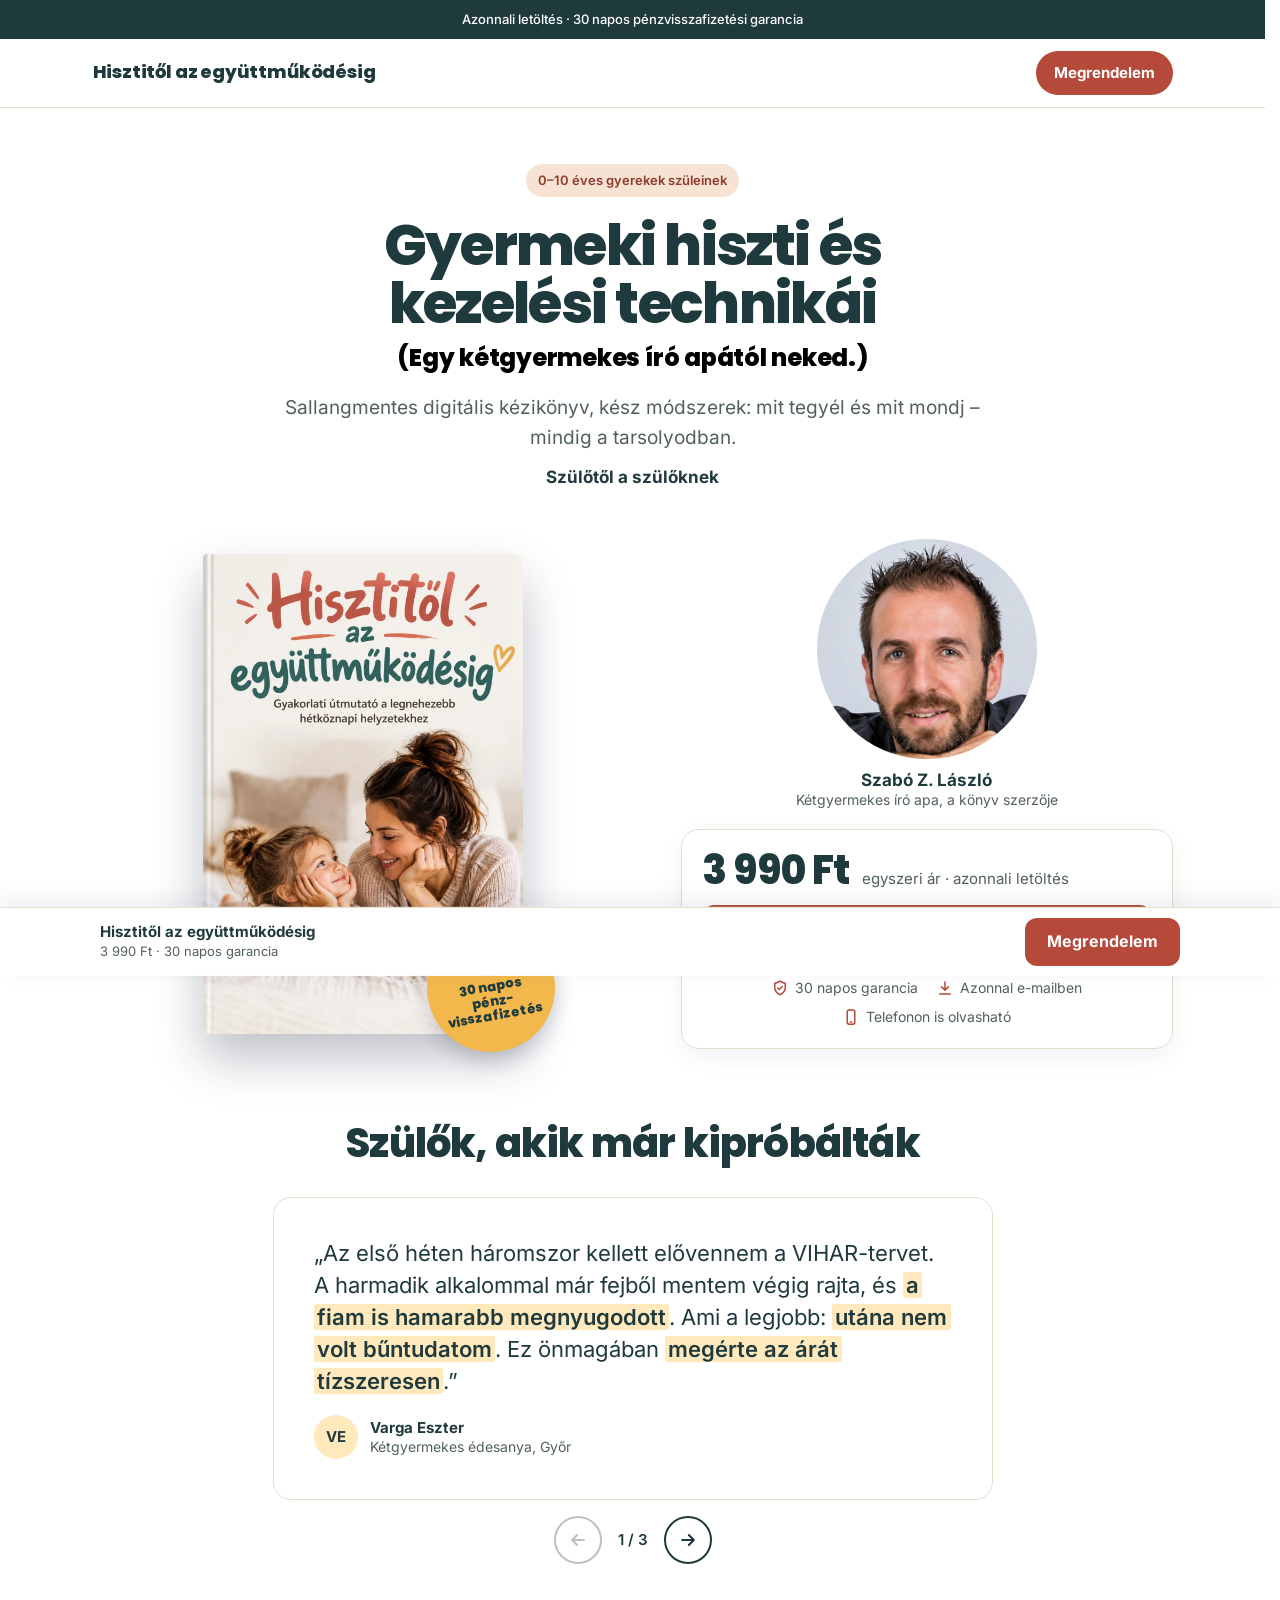
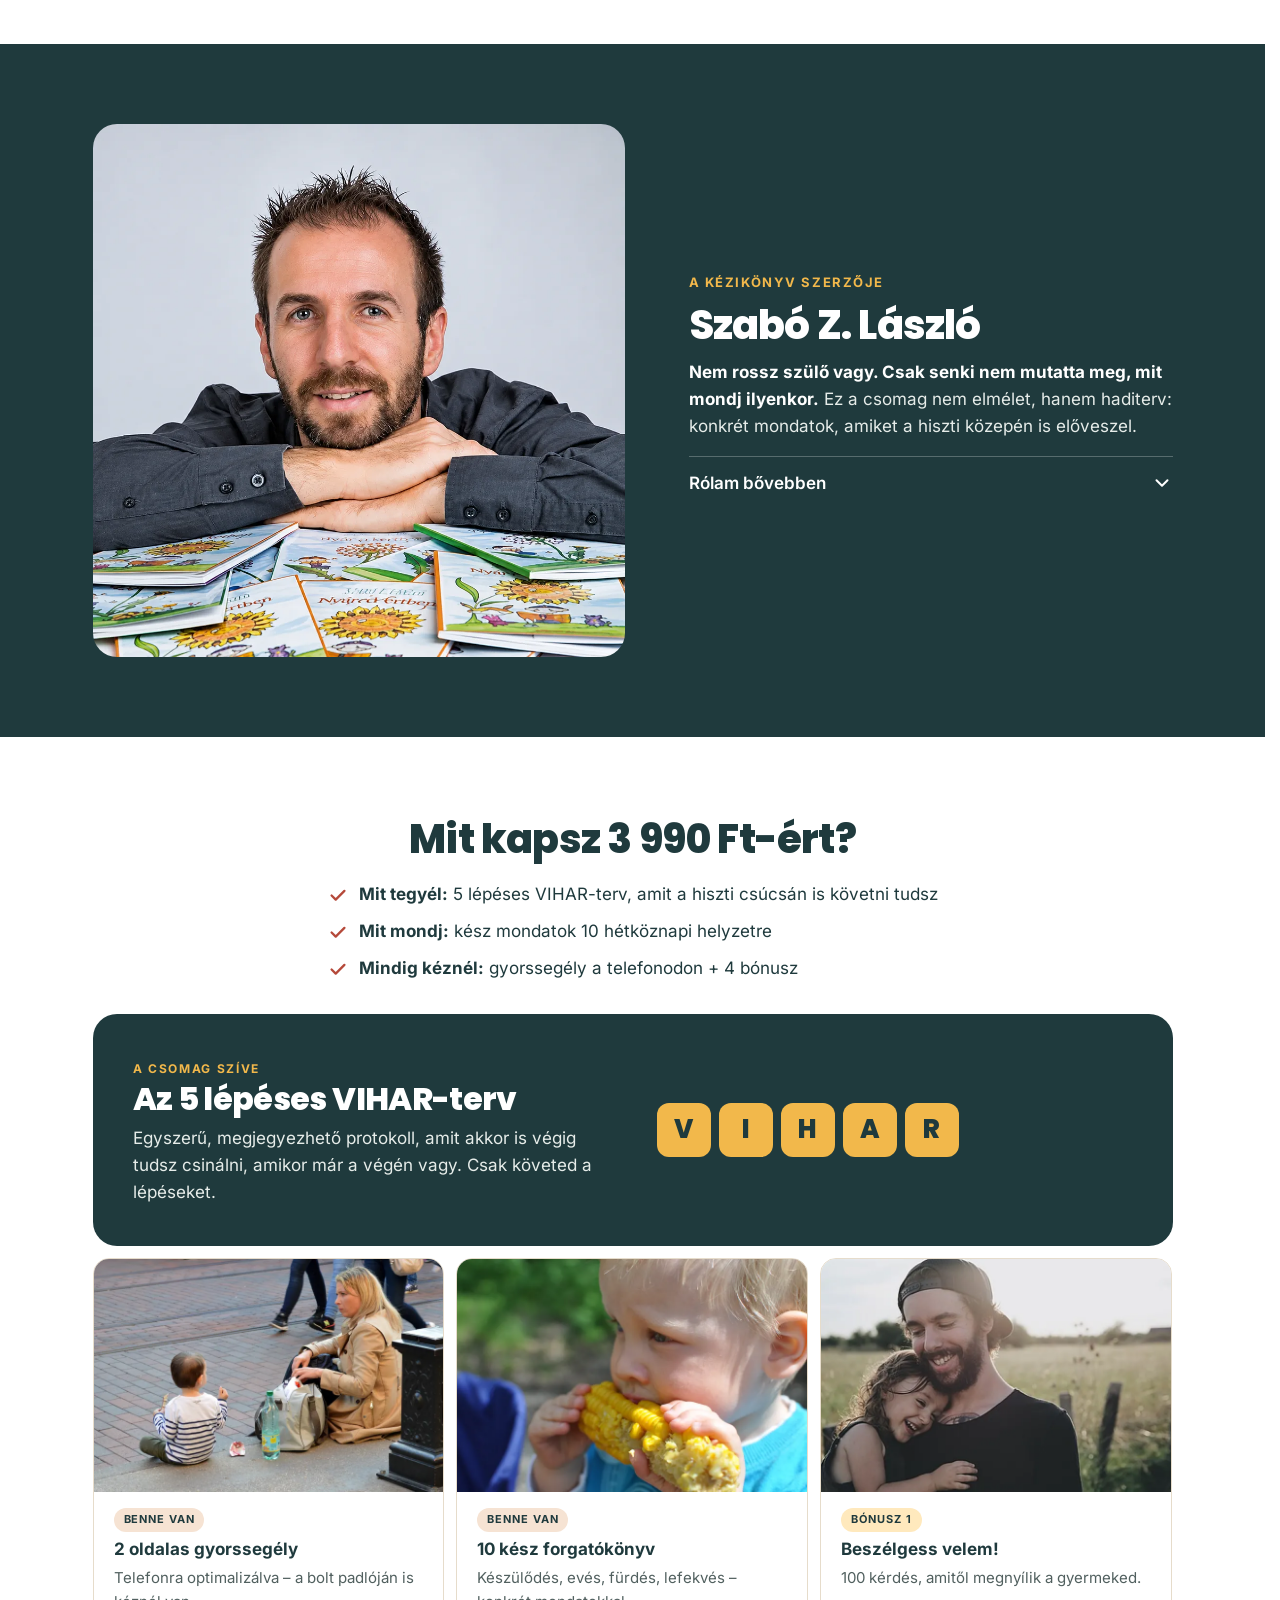
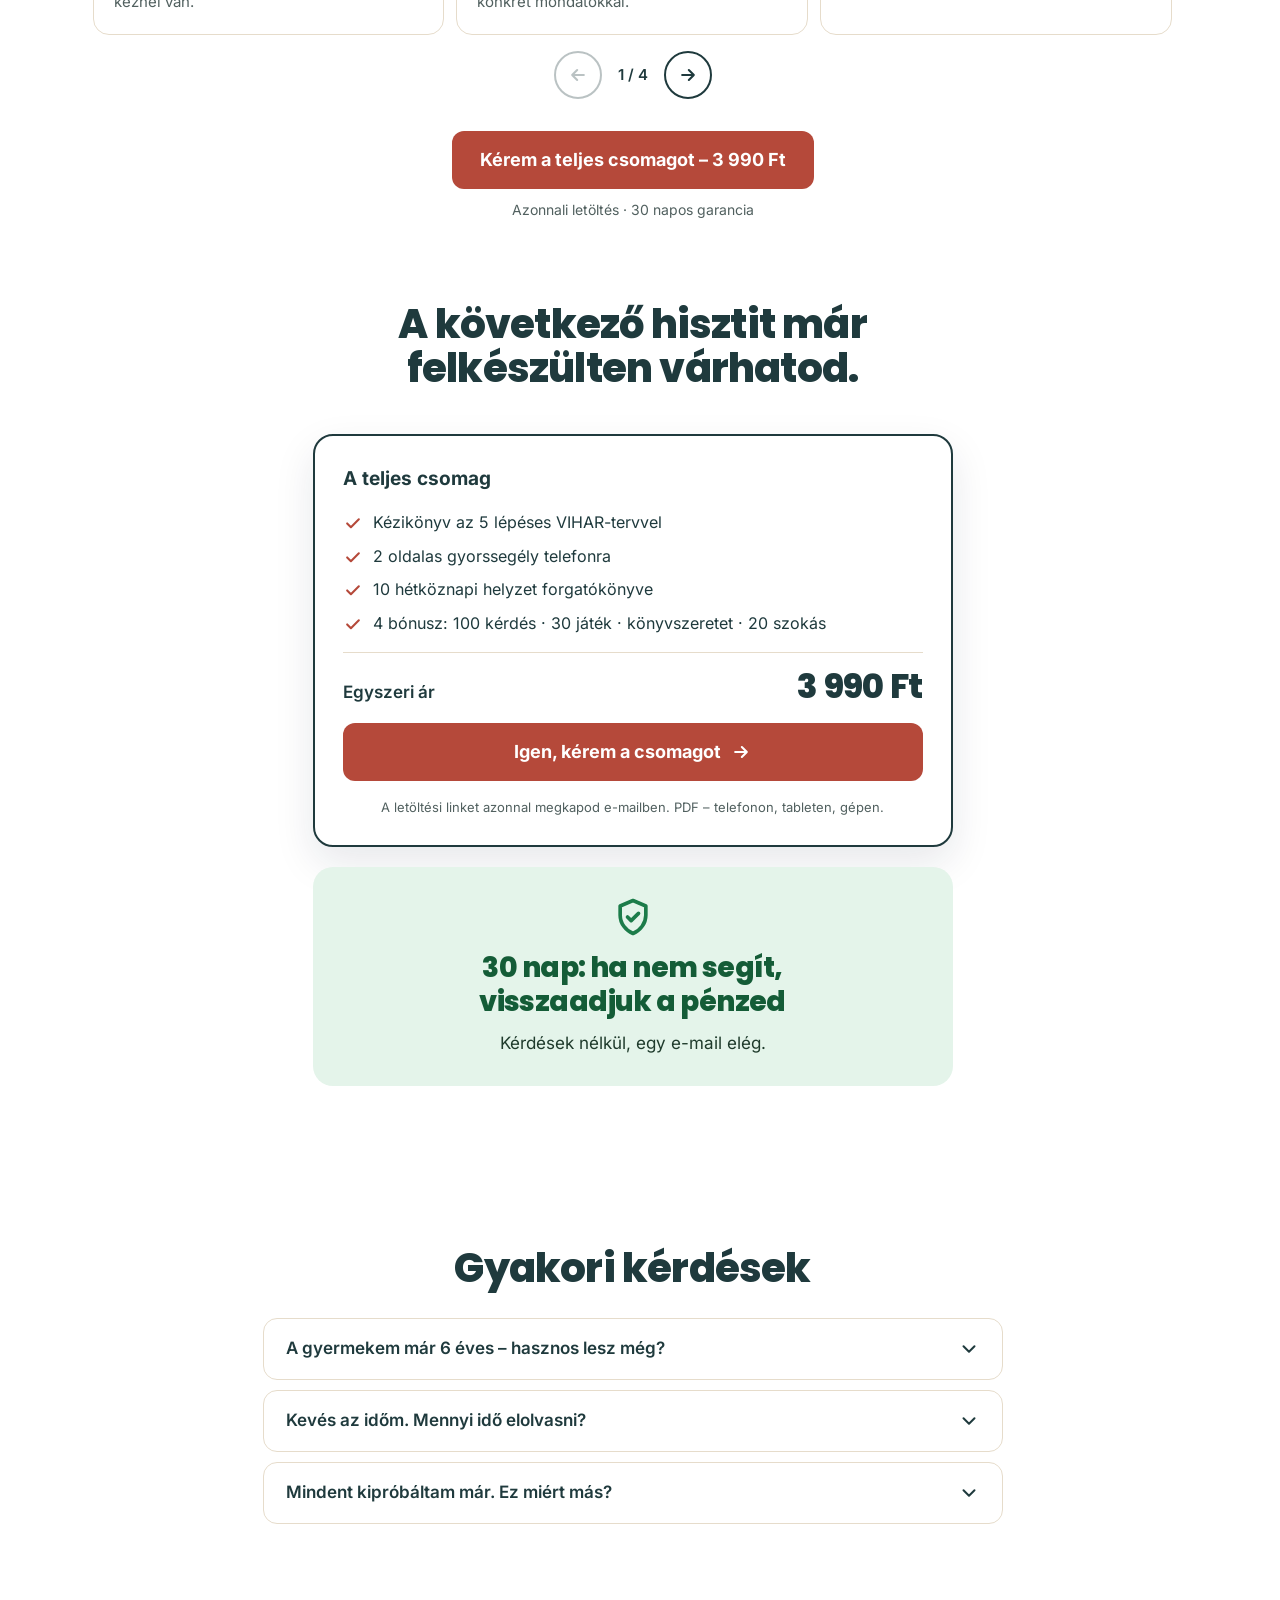
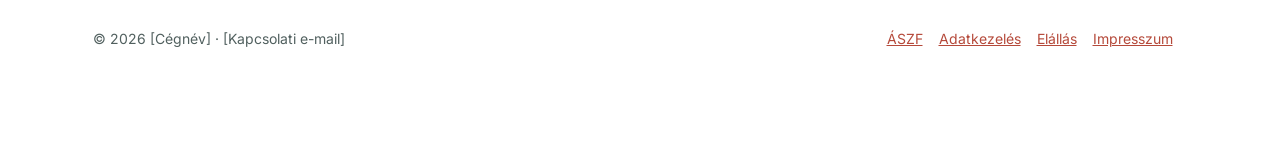
==== index.html @ 8075c5f0 "first commit" ====
<!DOCTYPE html>
<html lang="hu">
<head>
<meta charset="utf-8">
<meta name="viewport" content="width=device-width, initial-scale=1">
<title>Hisztitől az együttműködésig – elég volt a napi hiszticsatákból</title>
<meta name="description" content="Az 5 lépéses VIHAR-terv 0–10 éves gyerekek szüleinek: konkrét mondatok, gyorssegély telefonra, 10 forgatókönyv és 4 bónusz. 3 990 Ft, azonnali letöltés, 30 napos garancia.">
<meta name="theme-color" content="#1f3a3d">
<meta property="og:title" content="Elég volt a napi hiszticsatákból!">
<meta property="og:description" content="Az 5 lépéses VIHAR-terv: konkrét mondatok a hiszti közepére. 3 990 Ft, azonnali letöltés, 30 napos garancia.">
<meta property="og:type" content="website">
<meta property="og:locale" content="hu_HU">
<meta property="og:image" content="https://salespagenow.com/uploads/products/1195/6aa1a38db621c_1788978061.png">
<style>
/* Saját tárhelyről: így a látogató IP-címe hozzájárulás nélkül nem jut el külső szolgáltatóhoz */
@font-face { font-family: Poppins; font-weight: 800; font-display: swap; src: url(fonts/poppins-800-latin.woff2) format("woff2"); unicode-range: U+0000-00FF, U+0131, U+0152-0153, U+02BB-02BC, U+02C6, U+02DA, U+02DC, U+0304, U+0308, U+0329, U+2000-206F, U+20AC, U+2122, U+2191, U+2193, U+2212, U+2215, U+FEFF, U+FFFD; }
@font-face { font-family: Poppins; font-weight: 800; font-display: swap; src: url(fonts/poppins-800-latin-ext.woff2) format("woff2"); unicode-range: U+0100-02BA, U+02BD-02C5, U+02C7-02CC, U+02CE-02D7, U+02DD-02FF, U+1D00-1DBF, U+1E00-1E9F, U+1EF2-1EFF, U+2020, U+20A0-20AB, U+20AD-20C4, U+2113, U+2C60-2C7F, U+A720-A7FF; }
@font-face { font-family: Inter; font-weight: 400 700; font-display: swap; src: url(fonts/inter-latin.woff2) format("woff2"); unicode-range: U+0000-00FF, U+0131, U+0152-0153, U+02BB-02BC, U+02C6, U+02DA, U+02DC, U+0304, U+0308, U+0329, U+2000-206F, U+20AC, U+2122, U+2191, U+2193, U+2212, U+2215, U+FEFF, U+FFFD; }
@font-face { font-family: Inter; font-weight: 400 700; font-display: swap; src: url(fonts/inter-latin-ext.woff2) format("woff2"); unicode-range: U+0100-02BA, U+02BD-02C5, U+02C7-02CC, U+02CE-02D7, U+02DD-02FF, U+1D00-1DBF, U+1E00-1E9F, U+1EF2-1EFF, U+2020, U+20A0-20AB, U+20AD-20C4, U+2113, U+2C60-2C7F, U+A720-A7FF; }
:root {
  --ink: #1f3a3d; --muted: #51605f; --on-dark: #e6ece9;
  --paper: #fff; --alt: #fff; --line: #e6dccb;
  --brand: #b5493a; --brand-dark: #8f3a2d; --brand-soft: #f6e3d3;
  --accent: #f2b84b; --yellow-soft: #ffe9bd; --green-soft: #ddf1e4; --pink-soft: #fde3dc;
  --ok: #1c7c4a; --ok-ink: #145c37; --ok-bg: #e4f4ea;
  --display: Poppins, system-ui, sans-serif;
  --body: Inter, system-ui, -apple-system, "Segoe UI", Roboto, sans-serif;
  --gutter: clamp(16px, 4vw, 40px);
}
*, *::before, *::after { box-sizing: border-box; }
html { scroll-behavior: smooth; scrollbar-gutter: stable; -webkit-text-size-adjust: 100%; }
@media (prefers-reduced-motion: reduce) { html { scroll-behavior: auto; } }
body { margin: 0; font-family: var(--body); font-size: 17px; line-height: 1.6; color: var(--ink); background: var(--paper); -webkit-font-smoothing: antialiased; }
h1, h2, h3, p, ul, figure, blockquote { margin: 0; }
ul { padding: 0; list-style: none; }
a { color: var(--brand); }
:focus-visible { outline: 3px solid var(--brand); outline-offset: 2px; }
.i { flex-shrink: 0; }

.container { max-width: 1160px; margin: 0 auto; padding-inline: var(--gutter); }
.narrow { max-width: 820px; }
.section { padding-block: clamp(48px, 7vw, 80px); }
.alt { background: var(--alt); }
.center { text-align: center; }

.h1 { font-family: var(--display); font-weight: 800; font-size: clamp(30px, 10vw, 56px); line-height: 1.05; letter-spacing: -0.03em; text-wrap: balance; }
.h2 { font-family: var(--display); font-weight: 800; font-size: clamp(28px, 3.6vw, 40px); line-height: 1.1; letter-spacing: -0.02em; }
.h2 + * { margin-top: 12px; }
.muted { color: var(--muted); }
.eyebrow { font-size: 13px; font-weight: 700; letter-spacing: 0.12em; text-transform: uppercase; color: var(--brand); display: block; margin-bottom: 10px; }

.btn { display: inline-flex; align-items: center; justify-content: center; gap: 10px; min-height: 58px; padding: 0 28px; border: 0; border-radius: 12px; font: inherit; font-size: 18px; font-weight: 700; line-height: 1.2; text-align: center; text-decoration: none; cursor: pointer; transition: filter .15s, transform .15s; }
.btn:active { transform: translateY(1px); }
.btn-primary, .btn-primary:hover { background: var(--brand); color: #fff; }
.btn-primary:hover { filter: brightness(.95); }
.btn-dark { background: var(--ink); color: #fff; }
.btn-outline { background: #fff; color: var(--ink); box-shadow: inset 0 0 0 2px var(--ink); }
.btn-block { display: flex; width: 100%; }
.btn-sm { min-height: 48px; padding: 0 22px; font-size: 16px; }
.btn-pill { min-height: 44px; padding: 0 18px; border-radius: 999px; font-size: 15px; }

/* Fejléc */
.topbar { padding: 9px 16px; background: var(--ink); color: #fff; font-size: 13px; font-weight: 500; text-align: center; }
.header { border-bottom: 1px solid var(--line); }
.header .container { display: flex; align-items: center; justify-content: space-between; gap: 16px; padding-block: 12px; }
.brand { font-family: var(--display); font-weight: 800; font-size: 18px; letter-spacing: -0.01em; }
/* Telefonon a ragadós sáv adja a gombot, így a márkanév kifér egy sorba */
@media (max-width: 560px) { .header .container { justify-content: center; } .header .btn { display: none; } .brand { font-size: 16px; } }

/* Hero */
.hero { padding-block: clamp(24px, 5vw, 56px) clamp(40px, 6vw, 72px); }
.hero .container { display: flex; flex-direction: column; gap: clamp(28px, 4vw, 48px); }
.buy { display: flex; flex-direction: column; gap: 20px; width: 100%; max-width: 720px; margin-inline: auto; text-align: center; }
.hero-offer { display: grid; grid-template-columns: 1.1fr 1fr; gap: clamp(24px, 4vw, 48px); align-items: center; }
.hero-side { display: flex; flex-direction: column; gap: 20px; min-width: 0; }
.hero-author { display: flex; flex-direction: column; align-items: center; gap: 10px; line-height: 1.3; text-align: center; }
.hero-author img { width: min(100%, 220px); height: auto; border-radius: 50%; }
.hero-author span span { display: block; font-size: 14px; color: var(--muted); }
.chip { align-self: center; padding: 6px 12px; border-radius: 999px; background: var(--brand-soft); color: var(--brand-dark); font-size: 13px; font-weight: 600; }
.h1-sub { margin-top: 10px; font-family: var(--display); font-weight: 800; font-size: clamp(17px, 2.2vw, 24px); line-height: 1.2; letter-spacing: -0.01em; color: #000; text-wrap: balance; }
.lead { color: var(--muted); font-size: clamp(17px, 1.6vw, 19px); }
.lead-tag { margin-top: -10px; font-weight: 700; }
.checks { display: flex; flex-direction: column; gap: 10px; }
.checks li { display: flex; align-items: flex-start; gap: 10px; }
.checks .i { margin-top: 3px; color: var(--brand); }
.buy-box { display: flex; flex-direction: column; gap: 14px; padding: 20px; border: 1px solid var(--line); border-radius: 18px; box-shadow: 0 8px 24px rgba(24, 32, 58, .06); }
.price-row { display: flex; flex-wrap: wrap; align-items: baseline; gap: 4px 12px; font-size: 15px; color: var(--muted); }
.price { font-family: var(--display); font-weight: 800; font-size: 40px; line-height: 1; letter-spacing: -0.02em; color: var(--ink); }
.trust { display: flex; flex-wrap: wrap; justify-content: center; gap: 6px 18px; font-size: 14px; color: var(--muted); }
.trust li { display: flex; align-items: center; gap: 6px; }
.trust .i { color: var(--brand); }
.avatar { display: flex; align-items: center; justify-content: center; flex-shrink: 0; width: 44px; height: 44px; border-radius: 50%; font-size: 15px; font-weight: 700; }
.t-yellow { background: var(--yellow-soft); } .t-green { background: var(--green-soft); } .t-brand { background: var(--brand-soft); } .t-pink { background: var(--pink-soft); }

/* Termék-mockup */
.stage { display: flex; align-items: center; justify-content: center; }
@media (max-width: 560px) { .btn { padding-inline: 16px; } }
.book-wrap { position: relative; flex-shrink: 0; }
.sticker { position: absolute; right: -32px; bottom: -18px; display: flex; flex-direction: column; align-items: center; justify-content: center; gap: 2px; width: 128px; height: 128px; border-radius: 50%; background: var(--accent); font-family: var(--display); font-weight: 800; font-size: 13px; line-height: 1.15; text-align: center; transform: rotate(-10deg); box-shadow: 0 8px 20px rgba(24, 32, 58, .2); }
.book { display: block; width: clamp(220px, 28vw, 320px); height: auto; border-radius: 4px 10px 10px 4px; box-shadow: 0 24px 48px rgba(24, 32, 58, .28); }
/* Kisebb kijelzőn a könyv és az arc marad egymás mellett, az ár alájuk kerül */
@media (max-width: 900px) {
  .hero-offer { grid-template-columns: minmax(0, 1.2fr) minmax(0, 1fr); gap: 24px 16px; width: 100%; max-width: 720px; margin-inline: auto; }
  .hero-side { display: contents; }
  .buy-box { grid-column: 1 / -1; }
  .book-wrap { width: 100%; max-width: 320px; flex-shrink: 1; }
  .book { width: 100%; }
}
@media (max-width: 560px) {
  .sticker { right: -10px; bottom: -12px; width: 100px; height: 100px; gap: 0; font-size: 10px; }
  .sticker svg { width: 18px; height: 18px; }
  .hero-author { font-size: 15px; }
  .hero-author span span { font-size: 13px; }
}

/* Szerző */
.author { background: var(--ink); color: var(--on-dark); }
.author-grid { display: grid; grid-template-columns: 1.1fr 1fr; gap: clamp(24px, 5vw, 64px); align-items: center; }
@media (max-width: 860px) { .author-grid { grid-template-columns: 1fr; } }
.author img { display: block; width: 100%; height: auto; border-radius: 24px; }
.author .eyebrow { color: var(--accent); }
.author .h2, .author strong { color: #fff; }
.author-more { margin-top: 16px; border-top: 1px solid rgba(255, 255, 255, .25); }
.author-more summary { display: flex; align-items: center; justify-content: space-between; gap: 16px; min-height: 52px; color: #fff; font-weight: 600; list-style: none; cursor: pointer; }
.author-more summary::-webkit-details-marker { display: none; }
.author-more summary .i { transition: transform .2s; }
.author-more[open] summary .i { transform: rotate(180deg); }
.author-more p { margin-bottom: 12px; font-size: 16px; }

/* Csomag */
.kit-checks { width: fit-content; max-width: 100%; margin: 20px auto 0; }
.feature { display: flex; flex-wrap: wrap; align-items: center; gap: 24px 48px; margin-top: 32px; padding: clamp(24px, 4vw, 40px); border-radius: 24px; background: var(--ink); color: #fff; }
.feature > div { flex: 1 1 380px; }
.feature p { margin-top: 8px; color: var(--on-dark); }
.feature-title { font-family: var(--display); font-weight: 800; font-size: clamp(24px, 3vw, 32px); line-height: 1.1; letter-spacing: -0.02em; }
.tag-accent { font-size: 12px; font-weight: 700; letter-spacing: .14em; color: var(--accent); }
.vihar { display: flex; flex-wrap: wrap; gap: 8px; }
.vihar span { display: flex; align-items: center; justify-content: center; width: clamp(40px, 12.5vw, 54px); height: clamp(40px, 12.5vw, 54px); border-radius: 12px; background: var(--accent); color: var(--ink); font-family: var(--display); font-weight: 800; font-size: 26px; }
.items { display: flex; gap: 12px; margin-top: 12px; overflow-x: auto; scroll-snap-type: x mandatory; overscroll-behavior-x: contain; scrollbar-width: none; }
.items::-webkit-scrollbar { display: none; }
.item { flex: 0 0 calc((100% - 24px) / 3); display: flex; flex-direction: column; overflow: hidden; border: 1px solid var(--line); border-radius: 16px; background: var(--paper); scroll-snap-align: start; }
@media (max-width: 900px) { .item { flex-basis: calc((100% - 12px) / 2); } }
@media (max-width: 560px) { .item { flex-basis: 84%; } }
.item img { display: block; width: 100%; height: auto; }
.item div { display: flex; flex-direction: column; gap: 6px; padding: 16px 20px 20px; }
.item h3 { font-size: 17px; line-height: 1.3; }
.item p { font-size: 15px; color: var(--muted); }
.tag { align-self: flex-start; padding: 3px 10px; border-radius: 999px; font-size: 11px; font-weight: 700; letter-spacing: .08em; }
.cta-row { display: flex; flex-direction: column; align-items: center; gap: 10px; margin-top: 32px; }
.cta-note { font-size: 14px; color: var(--muted); }

/* Vélemények */
.proof, #order { padding-top: 0; }
.quotes { display: flex; gap: 16px; max-width: 720px; margin: 32px auto 0; overflow-x: auto; scroll-snap-type: x mandatory; overscroll-behavior-x: contain; scrollbar-width: none; }
.quotes::-webkit-scrollbar { display: none; }
.quote { flex: 0 0 100%; display: flex; flex-direction: column; justify-content: space-between; gap: 18px; padding: clamp(24px, 4vw, 40px); border: 1px solid var(--line); border-radius: 18px; scroll-snap-align: start; }
.quote blockquote { font-size: clamp(18px, 2.2vw, 22px); line-height: 1.45; }
.quote mark { padding: 0 .15em; border-radius: 3px; background: var(--yellow-soft); color: inherit; font-weight: 600; -webkit-box-decoration-break: clone; box-decoration-break: clone; }
/* Telefonon kilátszik a következő kártya széle, így látszik, hogy lapozható */
@media (max-width: 560px) { .quote { flex-basis: 88%; } }
.carousel-nav { display: flex; align-items: center; justify-content: center; gap: 16px; margin-top: 16px; font-size: 15px; font-weight: 600; }
.carousel-nav[hidden] { display: none; }
.carousel-nav button { display: flex; align-items: center; justify-content: center; width: 48px; height: 48px; padding: 0; border: 2px solid var(--ink); border-radius: 50%; background: #fff; color: var(--ink); cursor: pointer; }
.carousel-nav button:disabled { opacity: .3; cursor: default; }
.carousel-nav button:first-child svg { transform: rotate(180deg); }
.stars { display: none; }
.quote figcaption { display: flex; align-items: center; gap: 12px; font-size: 15px; line-height: 1.35; }
.quote figcaption span span { display: block; font-size: 14px; color: var(--muted); }

/* Checkout */
.checkout { display: flex; flex-direction: column; gap: 20px; max-width: 720px; }
.checkout .h2 { margin-bottom: 12px; }
.field { display: flex; flex-direction: column; gap: 4px; min-width: 0; font-size: 15px; font-weight: 600; line-height: 1.3; }
.field input { width: 100%; min-height: 48px; padding: 0 14px; border: 1px solid var(--muted); border-radius: 10px; background: #fff; color: var(--ink); font: inherit; font-size: 16px; font-weight: 400; }
.field-row { display: grid; grid-template-columns: 1fr 2fr; gap: 12px; }
.pay-slot { padding: 16px; border: 1px dashed var(--muted); border-radius: 10px; background: var(--brand-soft); color: var(--muted); font-size: 15px; }
.accept { display: flex; align-items: flex-start; gap: 10px; font-size: 14px; line-height: 1.4; }
.accept input { flex-shrink: 0; width: 20px; height: 20px; margin: 0; }
.form-status { padding: 12px 14px; border-radius: 10px; background: var(--pink-soft); font-size: 15px; font-weight: 500; }

/* Lépésenkénti rendelési ablak */
html:has(.co[open]) { overflow: hidden; }
/* Mindig a kijelző közepén; a magassága lépésenként animálva követi a tartalmat (.co-steps) */
.co { width: min(100% - 24px, 560px); max-width: none; max-height: calc(100dvh - 16px); margin: auto; padding: 0; border: 0; border-radius: 20px; overflow: hidden auto; scrollbar-width: none; background: #fff; color: var(--ink); box-shadow: 0 24px 64px rgba(15, 20, 38, .35); }
.co::-webkit-scrollbar { display: none; }
.co .btn { min-height: 52px; }
.co[open] { animation: co-in .25s ease; }
.co::backdrop { background: rgba(15, 20, 38, .6); }
.co-head { position: relative; display: flex; align-items: center; gap: 12px; padding: 10px 56px 10px 16px; font-size: 15px; line-height: 1.3; }
.co-head img { flex-shrink: 0; width: 48px; height: auto; border-radius: 2px 4px 4px 2px; }
.co-head .co-face { width: 64px; border-radius: 50%; }
@media (max-width: 400px) { .co-head { padding-right: 48px; font-size: 14px; } .co-head img { width: 40px; } .co-head .co-face { width: 52px; } }
.co-head div { flex: 1; min-width: 0; }
.co-head span { display: block; font-size: 13px; color: var(--muted); }
.co-close { position: absolute; top: 6px; right: 6px; display: flex; align-items: center; justify-content: center; width: 40px; height: 40px; padding: 0; border: 0; border-radius: 50%; background: var(--brand-soft); color: var(--ink); cursor: pointer; }
.co-bar { height: 4px; background: var(--line); }
.co-bar span { display: block; height: 100%; background: var(--accent); transition: width .3s ease; }
.co-steps { display: grid; align-items: start; overflow: hidden; transition: height .3s ease; }
.co-step { grid-area: 1 / 1; display: flex; flex-direction: column; gap: 12px; min-width: 0; padding: 16px 24px; }
.co-step[hidden] { display: flex; visibility: hidden; }
.co-step:not([hidden]) { animation: co-step .25s ease; }
.co-step:focus { outline: 0; }
/* A garancia minden lépésben látszik az ablak alján, görgetéskor is */
.co form { display: flex; flex-direction: column; min-height: 100%; }
.co-guarantee { position: sticky; bottom: 0; display: flex; align-items: center; gap: 10px; margin-top: auto; padding: 8px 20px; background: var(--ok-bg); color: #1f3b2c; font-size: 13px; line-height: 1.35; }
.co-guarantee .i { color: var(--ok); }
.co-guarantee strong { display: block; font-size: 14px; color: var(--ok-ink); }
.field-note { font-size: 13px; font-weight: 400; color: var(--muted); }
.co-title { font-family: var(--display); font-weight: 800; font-size: 24px; line-height: 1.15; letter-spacing: -0.02em; }
.co-actions { display: flex; gap: 10px; }
.co-actions .btn-primary { flex: 1; }
.co-back { align-self: center; min-height: 44px; padding: 0 16px; border: 0; background: none; color: var(--muted); font: inherit; font-size: 15px; cursor: pointer; }
@keyframes co-in { from { opacity: 0; } }
@keyframes co-step { from { opacity: 0; } }
@media (prefers-reduced-motion: reduce) { .co[open], .co-step:not([hidden]) { animation: none; } .co-bar span, .co-steps { transition: none; } }
.offer-box { display: flex; flex-direction: column; gap: 16px; padding: 28px; border: 2px solid var(--ink); border-radius: 20px; background: #fff; box-shadow: 0 16px 40px rgba(24, 32, 58, .1); }
.offer-box h3 { font-size: 19px; }
.offer-box .checks { gap: 8px; font-size: 16px; }
.total { display: flex; align-items: baseline; justify-content: space-between; gap: 12px; padding-top: 16px; border-top: 1px solid var(--line); font-weight: 600; }
.total .price { font-size: 34px; }
.fine { font-size: 13px; color: var(--muted); text-align: center; }
.guarantee { display: flex; flex-direction: column; align-items: center; justify-content: center; gap: 12px; padding: 28px; text-align: center; border-radius: 20px; background: var(--ok-bg); color: #1f3b2c; }
.guarantee .i { color: var(--ok); }
.guarantee h3 { font-family: var(--display); font-weight: 800; font-size: clamp(22px, 3vw, 28px); line-height: 1.2; letter-spacing: -0.02em; color: var(--ok-ink); text-wrap: balance; }

/* GYIK */
.faq { display: flex; flex-direction: column; gap: 10px; margin-top: 28px; text-align: left; }
.faq details { padding: 0 22px; border: 1px solid var(--line); border-radius: 14px; background: var(--alt); }
.faq summary { display: flex; align-items: center; justify-content: space-between; gap: 16px; min-height: 60px; padding-block: 12px; font-weight: 600; line-height: 1.35; list-style: none; cursor: pointer; }
.faq summary::-webkit-details-marker { display: none; }
.faq summary .i { transition: transform .2s; }
.faq details[open] summary .i { transform: rotate(180deg); }
.faq details p { padding-bottom: 18px; font-size: 16px; color: var(--muted); }

.footer { padding: 24px 0 96px; font-size: 14px; color: var(--muted); }
.footer .container { display: flex; flex-wrap: wrap; justify-content: space-between; gap: 8px 24px; }
.footer-links { display: flex; flex-wrap: wrap; gap: 6px 16px; }
.footer-links button { padding: 0; border: 0; background: none; color: var(--brand); font: inherit; text-decoration: underline; cursor: pointer; }
.footer-links button[hidden] { display: none; }

/* Ragadós sáv */
.sticky-bar { position: fixed; inset: auto 0 0 0; z-index: 50; padding: 10px 0 calc(10px + env(safe-area-inset-bottom)); border-top: 1px solid var(--line); background: #fff; box-shadow: 0 -8px 24px rgba(24, 32, 58, .08); transform: translateY(110%); transition: transform .25s ease; }
.sticky-bar.is-visible { transform: none; }
@media (prefers-reduced-motion: reduce) { .sticky-bar { transition: none; } }
.sticky-bar .container { display: flex; align-items: center; justify-content: space-between; gap: 12px; }
.sticky-name { font-size: 15px; font-weight: 700; line-height: 1.3; }
.sticky-meta { font-size: 13px; color: var(--muted); }
@media (max-width: 560px) { .sticky-name { display: none; } .sticky-meta { font-size: 14px; font-weight: 700; color: var(--ink); } }

/* Süti-sáv */
.consent { position: fixed; left: 16px; right: 16px; bottom: 16px; z-index: 60; display: flex; flex-wrap: wrap; align-items: center; justify-content: space-between; gap: 12px 24px; max-width: 760px; margin: 0 auto; padding: 16px 20px; border: 1px solid var(--line); border-radius: 16px; background: #fff; box-shadow: 0 16px 40px rgba(24, 32, 58, .18); font-size: 14px; }
.consent[hidden] { display: none; }
.consent p { flex: 1 1 320px; }
.consent div { display: flex; gap: 10px; }
</style>
</head>
<body>

<svg width="0" height="0" style="position:absolute" aria-hidden="true" focusable="false">
  <symbol id="i-check" viewBox="0 0 24 24"><path d="M5 12.5l4.5 4.5L19 7.5" fill="none" stroke="currentColor" stroke-width="2.5" stroke-linecap="round" stroke-linejoin="round"/></symbol>
  <symbol id="i-cross" viewBox="0 0 24 24"><path d="M6 6l12 12M18 6L6 18" fill="none" stroke="currentColor" stroke-width="2.5" stroke-linecap="round"/></symbol>
  <symbol id="i-arrow" viewBox="0 0 24 24"><path d="M5 12h14M13 6l6 6-6 6" fill="none" stroke="currentColor" stroke-width="2.5" stroke-linecap="round" stroke-linejoin="round"/></symbol>
  <symbol id="i-chev" viewBox="0 0 24 24"><path d="M6 9l6 6 6-6" fill="none" stroke="currentColor" stroke-width="2.2" stroke-linecap="round" stroke-linejoin="round"/></symbol>
  <symbol id="i-shield" viewBox="0 0 24 24"><g fill="none" stroke="currentColor" stroke-width="2" stroke-linecap="round" stroke-linejoin="round"><path d="M12 3l7 3v5c0 4.5-3 8.3-7 10-4-1.7-7-5.5-7-10V6l7-3z"/><path d="M9 12l2 2 4-4"/></g></symbol>
  <symbol id="i-download" viewBox="0 0 24 24"><path d="M12 4v11m0 0l-4.5-4.5M12 15l4.5-4.5M5 20h14" fill="none" stroke="currentColor" stroke-width="2" stroke-linecap="round" stroke-linejoin="round"/></symbol>
  <symbol id="i-phone" viewBox="0 0 24 24"><g fill="none" stroke="currentColor" stroke-width="2" stroke-linecap="round" stroke-linejoin="round"><rect x="7" y="2.5" width="10" height="19" rx="2.5"/><path d="M11 18.5h2"/></g></symbol>
</svg>

<div class="topbar">Azonnali letöltés · 30 napos pénzvisszafizetési garancia</div>

<header class="header">
  <div class="container">
    <span class="brand">Hisztitől az együttműködésig</span>
    <a class="btn btn-primary btn-pill" href="#order" data-cta>Megrendelem</a>
  </div>
</header>

<main>
  <!-- 1. HERO: ígéret + ár + gomb a hajtás fölött -->
  <section class="hero">
    <div class="container">
      <div class="buy">
        <span class="chip">0–10 éves gyerekek szüleinek</span>
        <div>
          <h1 class="h1">Gyermeki hiszti és kezelési technikái</h1>
          <p class="h1-sub">(Egy kétgyermekes író apától neked.)</p>
        </div>
        <p class="lead">Sallangmentes digitális kézikönyv, kész módszerek: mit tegyél és mit mondj – mindig a tarsolyodban.</p>
        <p class="lead-tag">Szülőtől a szülőknek</p>
      </div>

      <div class="hero-offer">
        <div class="stage" role="img" aria-label="A kézikönyv borítója, 30 napos pénzvisszafizetési garanciával">
          <div class="book-wrap">
            <img class="book" src="images/konyv-borito.webp" width="600" height="900" alt="" fetchpriority="high">
            <div class="sticker" aria-hidden="true"><svg class="i" width="26" height="26"><use href="#i-shield"/></svg><span>30 napos<br>pénz-<br>visszafizetés</span></div>
          </div>
        </div>

        <div class="hero-side">
          <p class="hero-author"><img src="images/szerzo-arc.webp" width="480" height="480" alt=""><span><strong>Szabó Z. László</strong><span>Kétgyermekes író apa, a könyv szerzője</span></span></p>
          <div class="buy-box" id="hero-buy">
            <div class="price-row"><span class="price">3&nbsp;990&nbsp;Ft</span><span>egyszeri ár · azonnali letöltés</span></div>
            <a class="btn btn-primary btn-block" href="#order" data-cta>Kérem a kézikönyvet! <svg class="i" width="20" height="20" aria-hidden="true"><use href="#i-arrow"/></svg></a>
            <ul class="trust">
              <li><svg class="i" width="18" height="18" aria-hidden="true"><use href="#i-shield"/></svg>30 napos garancia</li>
              <li><svg class="i" width="18" height="18" aria-hidden="true"><use href="#i-download"/></svg>Azonnal e-mailben</li>
              <li><svg class="i" width="18" height="18" aria-hidden="true"><use href="#i-phone"/></svg>Telefonon is olvasható</li>
            </ul>
          </div>
        </div>
      </div>
    </div>
  </section>

  <!-- 2. BIZONYÍTÉK -->
  <section class="section proof">
    <div class="container">
      <h2 class="h2 center">Szülők, akik már kipróbálták</h2>
      <div class="quotes" data-carousel role="group" aria-label="Szülői vélemények, vízszintesen lapozható" tabindex="0">
        <figure class="quote">
          <blockquote>„Az első héten háromszor kellett elővennem a VIHAR-tervet. A harmadik alkalommal már fejből mentem végig rajta, és <mark>a fiam is hamarabb megnyugodott</mark>. Ami a legjobb: <mark>utána nem volt bűntudatom</mark>. Ez önmagában <mark>megérte az árát tízszeresen</mark>.”</blockquote>
          <figcaption><span class="avatar t-yellow" aria-hidden="true">VE</span><span><strong>Varga Eszter</strong><span>Kétgyermekes édesanya, Győr</span></span></figcaption>
        </figure>
        <figure class="quote">
          <blockquote>„Apukaként mindig úgy éreztem, ezek az érzelmi viharok nem az én területem. Ez a csomag megmutatta, hogy igenis van szerepem – és <mark>konkrétan megmondta, mi az</mark>. A »Mit mondj?« fejezet <mark>az életem legpraktikusabb olvasmánya</mark> volt.”</blockquote>
          <figcaption><span class="avatar t-green" aria-hidden="true">HB</span><span><strong>Horváth Bálint</strong><span>Édesapa, 4 éves kislánnyal, Budapest</span></span></figcaption>
        </figure>
        <figure class="quote">
          <blockquote>„Három gyerekemmel mindennapossá váltak a hisztik. Már szorongva keltem fel reggel. A 20 szokásos bónusz <mark>az első nap megváltoztatta a hozzáállásomat</mark> – amikor megértettem, miért nyafog, <mark>egyszerűen kevésbé zavart</mark>. Ez nem varázslat, csak végre volt egy magyarázatom.”</blockquote>
          <figcaption><span class="avatar t-pink" aria-hidden="true">KR</span><span><strong>Kiss Réka</strong><span>Háromgyermekes édesanya, Pécs</span></span></figcaption>
        </figure>
      </div>
      <div class="carousel-nav" hidden>
        <button type="button" aria-label="Előző vélemény"><svg class="i" width="20" height="20" aria-hidden="true"><use href="#i-arrow"/></svg></button>
        <span aria-live="polite"></span>
        <button type="button" aria-label="Következő vélemény"><svg class="i" width="20" height="20" aria-hidden="true"><use href="#i-arrow"/></svg></button>
      </div>
    </div>
  </section>

  <!-- 3. SZERZŐ -->
  <section class="section author">
    <div class="container author-grid">
      <img src="images/szerzo.webp" width="1000" height="1000" alt="Szabó Z. László portréja" loading="lazy">
      <div>
        <span class="eyebrow">A kézikönyv szerzője</span>
        <h2 class="h2">Szabó Z. László</h2>
        <p><strong>Nem rossz szülő vagy. Csak senki nem mutatta meg, mit mondj ilyenkor.</strong> Ez a csomag nem elmélet, hanem haditerv: konkrét mondatok, amiket a hiszti közepén is előveszel.</p>
        <details class="author-more">
          <summary>Rólam bővebben<svg class="i" width="22" height="22" aria-hidden="true"><use href="#i-chev"/></svg></summary>
          <p>Szabó Z. László vagyok, gyermekverseket írok. Az irodalom fiatal korom óta az életem része, de a versírásig a két gyermekem vezetett el – ők a múzsáim. A verseimben fontos a ritmus és a rím, mert ez áll a gyerekekhez a legközelebb.</p>
          <p>Gyermekverseim: <strong>Napraforgó</strong>, <strong>Pitypang</strong>, <strong>Hóvilág</strong>.</p>
        </details>
      </div>
    </div>
  </section>

  <!-- 4. MIT KAPSZ -->
  <section class="section alt">
    <div class="container">
      <h2 class="h2 center">Mit kapsz 3&nbsp;990&nbsp;Ft-ért?</h2>
      <ul class="checks kit-checks">
        <li><svg class="i" width="22" height="22" aria-hidden="true"><use href="#i-check"/></svg><span><strong>Mit tegyél:</strong> 5 lépéses VIHAR-terv, amit a hiszti csúcsán is követni tudsz</span></li>
        <li><svg class="i" width="22" height="22" aria-hidden="true"><use href="#i-check"/></svg><span><strong>Mit mondj:</strong> kész mondatok 10 hétköznapi helyzetre</span></li>
        <li><svg class="i" width="22" height="22" aria-hidden="true"><use href="#i-check"/></svg><span><strong>Mindig kéznél:</strong> gyorssegély a telefonodon + 4 bónusz</span></li>
      </ul>
      <div class="feature">
        <div>
          <span class="tag-accent">A CSOMAG SZÍVE</span>
          <h3 class="feature-title">Az 5 lépéses VIHAR-terv</h3>
          <p>Egyszerű, megjegyezhető protokoll, amit akkor is végig tudsz csinálni, amikor már a végén vagy. Csak követed a lépéseket.</p>
        </div>
        <div class="vihar" aria-hidden="true"><span>V</span><span>I</span><span>H</span><span>A</span><span>R</span></div>
      </div>
      <div class="items" data-carousel role="group" aria-label="A csomag tartalma, vízszintesen lapozható" tabindex="0">
        <article class="item"><img src="images/stock/gyorssegely.webp" width="720" height="480" alt="" loading="lazy"><div><span class="tag t-brand">BENNE VAN</span><h3>2 oldalas gyorssegély</h3><p>Telefonra optimalizálva – a bolt padlóján is kéznél van.</p></div></article>
        <article class="item"><img src="images/stock/forgatokonyv.webp" width="720" height="480" alt="" loading="lazy"><div><span class="tag t-brand">BENNE VAN</span><h3>10 kész forgatókönyv</h3><p>Készülődés, evés, fürdés, lefekvés – konkrét mondatokkal.</p></div></article>
        <article class="item"><img src="images/stock/beszelgetes.webp" width="720" height="480" alt="" loading="lazy"><div><span class="tag t-yellow">BÓNUSZ 1</span><h3>Beszélgess velem!</h3><p>100 kérdés, amitől megnyílik a gyermeked.</p></div></article>
        <article class="item"><img src="images/stock/jatek.webp" width="720" height="480" alt="" loading="lazy"><div><span class="tag t-green">BÓNUSZ 2</span><h3>Fejlesztés játék közben</h3><p>30 otthoni játék beszédre, figyelemre, memóriára.</p></div></article>
        <article class="item"><img src="images/stock/konyvek.webp" width="720" height="480" alt="" loading="lazy"><div><span class="tag t-pink">BÓNUSZ 3</span><h3>Szerettesd meg vele a könyveket!</h3><p>Hogy az esti mese közös öröm legyen.</p></div></article>
        <article class="item"><img src="images/stock/szokasok.webp" width="720" height="480" alt="" loading="lazy"><div><span class="tag t-yellow">BÓNUSZ 4</span><h3>20 kibírhatatlan gyerekszokás</h3><p>Mi áll mögöttük, és hogyan reagálj veszekedés nélkül.</p></div></article>
      </div>
      <div class="carousel-nav" hidden>
        <button type="button" aria-label="Előző kártya"><svg class="i" width="20" height="20" aria-hidden="true"><use href="#i-arrow"/></svg></button>
        <span aria-live="polite"></span>
        <button type="button" aria-label="Következő kártya"><svg class="i" width="20" height="20" aria-hidden="true"><use href="#i-arrow"/></svg></button>
      </div>
      <div class="cta-row">
        <a class="btn btn-primary" href="#order" data-cta>Kérem a teljes csomagot – 3&nbsp;990&nbsp;Ft</a>
        <span class="cta-note">Azonnali letöltés · 30 napos garancia</span>
      </div>
    </div>
  </section>

  <!-- 5. CHECKOUT + GARANCIA -->
  <section class="section alt" id="order">
    <div class="container checkout">
      <h2 class="h2 center">A következő hisztit már felkészülten várhatod.</h2>
      <div class="offer-box">
        <h3>A teljes csomag</h3>
        <ul class="checks">
          <li><svg class="i" width="20" height="20" aria-hidden="true"><use href="#i-check"/></svg>Kézikönyv az 5 lépéses VIHAR-tervvel</li>
          <li><svg class="i" width="20" height="20" aria-hidden="true"><use href="#i-check"/></svg>2 oldalas gyorssegély telefonra</li>
          <li><svg class="i" width="20" height="20" aria-hidden="true"><use href="#i-check"/></svg>10 hétköznapi helyzet forgatókönyve</li>
          <li><svg class="i" width="20" height="20" aria-hidden="true"><use href="#i-check"/></svg>4 bónusz: 100 kérdés · 30 játék · könyvszeretet · 20 szokás</li>
        </ul>
        <div class="total"><span>Egyszeri ár</span><span class="price">3&nbsp;990&nbsp;Ft</span></div>
        <a class="btn btn-primary btn-block" href="#order" data-cta>Igen, kérem a csomagot <svg class="i" width="20" height="20" aria-hidden="true"><use href="#i-arrow"/></svg></a>
        <p class="fine">A letöltési linket azonnal megkapod e-mailben. PDF – telefonon, tableten, gépen.</p>
      </div>
      <div class="guarantee">
        <svg class="i" width="44" height="44" aria-hidden="true"><use href="#i-shield"/></svg>
        <h3>30 nap: ha nem segít, visszaadjuk a pénzed</h3>
        <p>Kérdések nélkül, egy e-mail elég.</p>
      </div>
    </div>
  </section>

  <!-- 6. GYIK -->
  <section class="section">
    <div class="container narrow center">
      <h2 class="h2">Gyakori kérdések</h2>
      <div class="faq">
        <details>
          <summary>A gyermekem már 6 éves – hasznos lesz még?<svg class="i" width="22" height="22" aria-hidden="true"><use href="#i-chev"/></svg></summary>
          <p>Igen. A csomag 10 éves korig ajánlott.</p>
        </details>
        <details>
          <summary>Kevés az időm. Mennyi idő elolvasni?<svg class="i" width="22" height="22" aria-hidden="true"><use href="#i-chev"/></svg></summary>
          <p>A VIHAR-terv és a gyorssegély pár perc alatt elsajátítható. A fő könyvet fejezetenként, a saját tempódban olvashatod.</p>
        </details>
        <details>
          <summary>Mindent kipróbáltam már. Ez miért más?<svg class="i" width="22" height="22" aria-hidden="true"><use href="#i-chev"/></svg></summary>
          <p>Nem tippeket kapsz, hanem egy rendszert: konkrét mondatokat, forgatókönyveket és egy azonnal bevethető protokollt.</p>
        </details>
      </div>
    </div>
  </section>
</main>

<footer class="footer">
  <div class="container">
    <span>© 2026 [Cégnév] · [Kapcsolati e-mail]</span>
    <nav class="footer-links">
      <a href="aszf.html">ÁSZF</a>
      <a href="adatkezeles.html">Adatkezelés</a>
      <a href="elallas.html">Elállás</a>
      <a href="impresszum.html">Impresszum</a>
      <button type="button" id="cookie-settings" hidden>Süti-beállítások</button>
    </nav>
  </div>
</footer>

<dialog class="co" id="checkout" aria-label="Megrendelés">
  <form id="checkout-form" novalidate>
    <div class="co-head">
      <img src="images/konyv-borito.webp" width="600" height="900" alt="">
      <div>
        <strong>Hisztitől az együttműködésig</strong>
        <span>3&nbsp;990&nbsp;Ft · 30 napos garancia</span>
      </div>
      <img class="co-face" src="images/szerzo-arc.webp" width="480" height="480" alt="">
      <button type="button" class="co-close" aria-label="Bezárás" data-co-close><svg class="i" width="20" height="20" aria-hidden="true"><use href="#i-cross"/></svg></button>
    </div>
    <div class="co-bar" aria-hidden="true"><span></span></div>

    <div class="co-steps">
    <div class="co-step" tabindex="-1">
      <h2 class="co-title">Hova küldjük a könyvet?</h2>
      <label class="field">Név<input type="text" name="customer_name" autocomplete="name" required></label>
      <label class="field"><span>E-mail <span class="field-note">(erre a címre kapod a kézikönyvet.)</span></span><input type="email" name="customer_email" autocomplete="email" required></label>
      <button type="submit" class="btn btn-primary btn-block">Tovább <svg class="i" width="20" height="20" aria-hidden="true"><use href="#i-arrow"/></svg></button>
    </div>

    <div class="co-step" tabindex="-1" hidden>
      <h2 class="co-title">Kinek szóljon a számla?</h2>
      <label class="field">Számlázási név<input type="text" name="billing_name" autocomplete="billing name" required></label>
      <div class="field-row">
        <label class="field">Irányítószám<input type="text" name="billing_zip" autocomplete="billing postal-code" required></label>
        <label class="field">Város<input type="text" name="billing_city" autocomplete="billing address-level2" required></label>
      </div>
      <label class="field">Cím<input type="text" name="billing_address" autocomplete="billing street-address" required></label>
      <label class="field">Adószám (opcionális)<input type="text" name="billing_tax_number"></label>
      <div class="co-actions">
        <button type="button" class="btn btn-outline" data-co-back>Vissza</button>
        <button type="submit" class="btn btn-primary">Tovább <svg class="i" width="20" height="20" aria-hidden="true"><use href="#i-arrow"/></svg></button>
      </div>
    </div>

    <div class="co-step" tabindex="-1" hidden>
      <h2 class="co-title">Utolsó lépés: fizetés</h2>
      <!-- Ide kerül a fizetési szolgáltató kártyamezője -->
      <div class="pay-slot">A fizetési szolgáltató bekötése után itt jelenik meg a kártyamező.</div>
      <label class="accept"><input type="checkbox" name="accept_terms" required><span>Elfogadom az <a href="aszf.html" target="_blank">ÁSZF-et</a> és az <a href="adatkezeles.html" target="_blank">Adatkezelési tájékoztatót</a>.</span></label>      <button type="submit" class="btn btn-primary btn-block">Megrendelés fizetési kötelezettséggel – 3&nbsp;990&nbsp;Ft</button>
      <p class="form-status" id="checkout-status" role="alert" hidden>A fizetés még nincs bekötve, ezért a rendelés most nem küldhető el. Az adataid nem mentek el sehova.</p>
      <button type="button" class="co-back" data-co-back>Vissza</button>
    </div>
    </div>

    <div class="co-guarantee">
      <svg class="i" width="24" height="24" aria-hidden="true"><use href="#i-shield"/></svg>
      <p><strong>30 napos pénzvisszafizetési garancia</strong><span>Ha nem segít, visszaadjuk a pénzed, kérdések nélkül.</span></p>
    </div>
  </form>
</dialog>

<div class="sticky-bar" inert>
  <div class="container">
    <div>
      <div class="sticky-name">Hisztitől az együttműködésig</div>
      <div class="sticky-meta">3&nbsp;990&nbsp;Ft · 30 napos garancia</div>
    </div>
    <a class="btn btn-primary btn-sm" href="#order" data-cta>Megrendelem</a>
  </div>
</div>

<div id="consent" class="consent" role="dialog" aria-label="Süti-beállítások" hidden>
  <p>A hirdetéseink méréséhez sütiket (Meta Pixel) használunk, ha hozzájárulsz. Döntésedet a lábléc „Süti-beállítások” gombjával bármikor megváltoztathatod. <a href="adatkezeles.html#sutik">Részletek</a></p>
  <div>
    <button type="button" class="btn btn-outline btn-sm" data-consent="denied">Elutasítom</button>
    <button type="button" class="btn btn-dark btn-sm" data-consent="granted">Elfogadom</button>
  </div>
</div>

<script>
(function () {
  // ===== BEÁLLÍTÁSOK =====
  var CONFIG = {
    metaPixelId: "", // pl. "123456789012345" – üresen nincs pixel és süti-sáv sem
    productName: "Hisztitől az együttműködésig",
    price: 3990,
    currency: "HUF"
  };
  // ========================

  function track(event, data) {
    if (typeof window.fbq === "function") window.fbq("track", event, data);
  }

  document.querySelectorAll("[data-cta]").forEach(function (a) {
    a.addEventListener("click", function (e) {
      e.preventDefault();
      openCheckout();
      track("InitiateCheckout", { content_name: CONFIG.productName, value: CONFIG.price, currency: CONFIG.currency, num_items: 1 });
    });
  });

  // Ragadós sáv: akkor látszik, ha sem a hero ára, sem az ajánlat nem látszik
  var bar = document.querySelector(".sticky-bar");
  var targets = [document.getElementById("hero-buy"), document.getElementById("order")];
  if (bar && "IntersectionObserver" in window) {
    var visible = new Map();
    var io = new IntersectionObserver(function (entries) {
      entries.forEach(function (e) { visible.set(e.target, e.isIntersecting); });
      var show = targets.every(function (t) { return !visible.get(t); });
      bar.classList.toggle("is-visible", show);
      if (show) bar.removeAttribute("inert"); else bar.setAttribute("inert", "");
    });
    targets.forEach(function (t) { io.observe(t); });
  }

  var year = document.querySelector(".footer span");
  if (year) year.textContent = year.textContent.replace(/\d{4}/, String(new Date().getFullYear()));

  // Lapozható kártyák (húzással gombok nélkül is működnek)
  var calm = window.matchMedia("(prefers-reduced-motion: reduce)").matches;

  document.querySelectorAll("[data-carousel]").forEach(function (list) {
    var nav = list.nextElementSibling;
    var cards = list.children;
    var navBtns = nav.querySelectorAll("button");

    function stepSize() { return cards[1].offsetLeft - cards[0].offsetLeft; }
    function pages() { return cards.length - Math.round(list.clientWidth / stepSize()) + 1; }
    function index() { return Math.min(Math.round(list.scrollLeft / stepSize()), pages() - 1); }
    function goTo(i) { list.scrollTo({ left: i * stepSize(), behavior: calm ? "auto" : "smooth" }); }
    function update() {
      var i = index();
      nav.querySelector("span").textContent = (i + 1) + " / " + pages();
      navBtns[0].disabled = i === 0;
      navBtns[1].disabled = i === pages() - 1;
    }
    navBtns[0].addEventListener("click", function () { goTo(index() - 1); });
    navBtns[1].addEventListener("click", function () { goTo(index() + 1); });
    list.addEventListener("scroll", update, { passive: true });
    window.addEventListener("resize", update);
    nav.hidden = false;
    update();
  });

  // Checkout lépésenként: amíg nincs fizetési szolgáltató bekötve, a rendelés nem megy el sehova
  var dialog = document.getElementById("checkout");
  var form = document.getElementById("checkout-form");
  var stepsBox = form.querySelector(".co-steps");
  var steps = form.querySelectorAll(".co-step");
  var checkoutStatus = document.getElementById("checkout-status");
  var step = 0;
  // Érintőkijelzőn nem fókuszálunk mezőre, mert a felugró billentyűzet elmozgatná az ablakot
  var touch = window.matchMedia("(pointer: coarse)").matches;

  // Az ablak magassága az aktuális lépéshez igazodik, a CSS animálja a változást
  function fitStep() {
    stepsBox.style.height = steps[step].offsetHeight + "px";
  }
  function showStep(i) {
    step = i;
    steps.forEach(function (s, n) { s.hidden = n !== i; });
    form.querySelector(".co-bar span").style.width = ((i + 1) / steps.length * 100) + "%";
    checkoutStatus.hidden = true;
    fitStep();
    dialog.scrollTop = 0;
    (touch ? steps[i] : steps[i].querySelector("input")).focus();
  }
  function openCheckout() {
    dialog.showModal();
    showStep(step);
  }

  form.addEventListener("submit", function (e) {
    e.preventDefault();
    var invalid = steps[step].querySelector("input:invalid");
    if (invalid) { invalid.reportValidity(); return; }
    if (step === steps.length - 1) { checkoutStatus.hidden = false; fitStep(); return; }
    if (step === 0 && !form.elements.billing_name.value) form.elements.billing_name.value = form.elements.customer_name.value;
    showStep(step + 1);
  });
  form.querySelectorAll("[data-co-back]").forEach(function (btn) {
    btn.addEventListener("click", function () { showStep(step - 1); });
  });
  form.querySelector("[data-co-close]").addEventListener("click", function () { dialog.close(); });
  dialog.addEventListener("click", function (e) { if (e.target === dialog) dialog.close(); });
  window.addEventListener("resize", function () { if (dialog.open) fitStep(); });

  // Meta Pixel csak hozzájárulás után (GDPR)
  if (!CONFIG.metaPixelId) return;
  var KEY = "cookie-consent";

  function loadPixel() {
    !function (f, b, e, v, n, t, s) {
      if (f.fbq) return; n = f.fbq = function () { n.callMethod ? n.callMethod.apply(n, arguments) : n.queue.push(arguments); };
      if (!f._fbq) f._fbq = n; n.push = n; n.loaded = !0; n.version = "2.0"; n.queue = [];
      t = b.createElement(e); t.async = !0; t.src = v; s = b.getElementsByTagName(e)[0]; s.parentNode.insertBefore(t, s);
    }(window, document, "script", "https://connect.facebook.net/en_US/fbevents.js");
    window.fbq("init", CONFIG.metaPixelId);
    window.fbq("track", "PageView");
    track("ViewContent", { content_name: CONFIG.productName, value: CONFIG.price, currency: CONFIG.currency });
  }

  var saved = null;
  try { saved = localStorage.getItem(KEY); } catch (e) {}

  var banner = document.getElementById("consent");
  banner.querySelectorAll("[data-consent]").forEach(function (btn) {
    btn.addEventListener("click", function () {
      var choice = btn.getAttribute("data-consent");
      try { localStorage.setItem(KEY, choice); } catch (e) {}
      banner.hidden = true;
      if (choice === "granted") {
        if (saved !== "granted") loadPixel();
      } else if (saved === "granted") {
        // Visszavonáskor töröljük a Meta sütijeit, és újratöltjük az oldalt, hogy a pixel se fusson tovább
        ["_fbp", "_fbc"].forEach(function (name) { document.cookie = name + "=; Max-Age=0; path=/"; });
        location.reload();
      }
      saved = choice;
    });
  });

  var settings = document.getElementById("cookie-settings");
  settings.hidden = false;
  settings.addEventListener("click", function () { banner.hidden = false; });

  if (saved === "granted") loadPixel();
  else if (saved !== "denied") banner.hidden = false;
})();
</script>
</body>
</html>
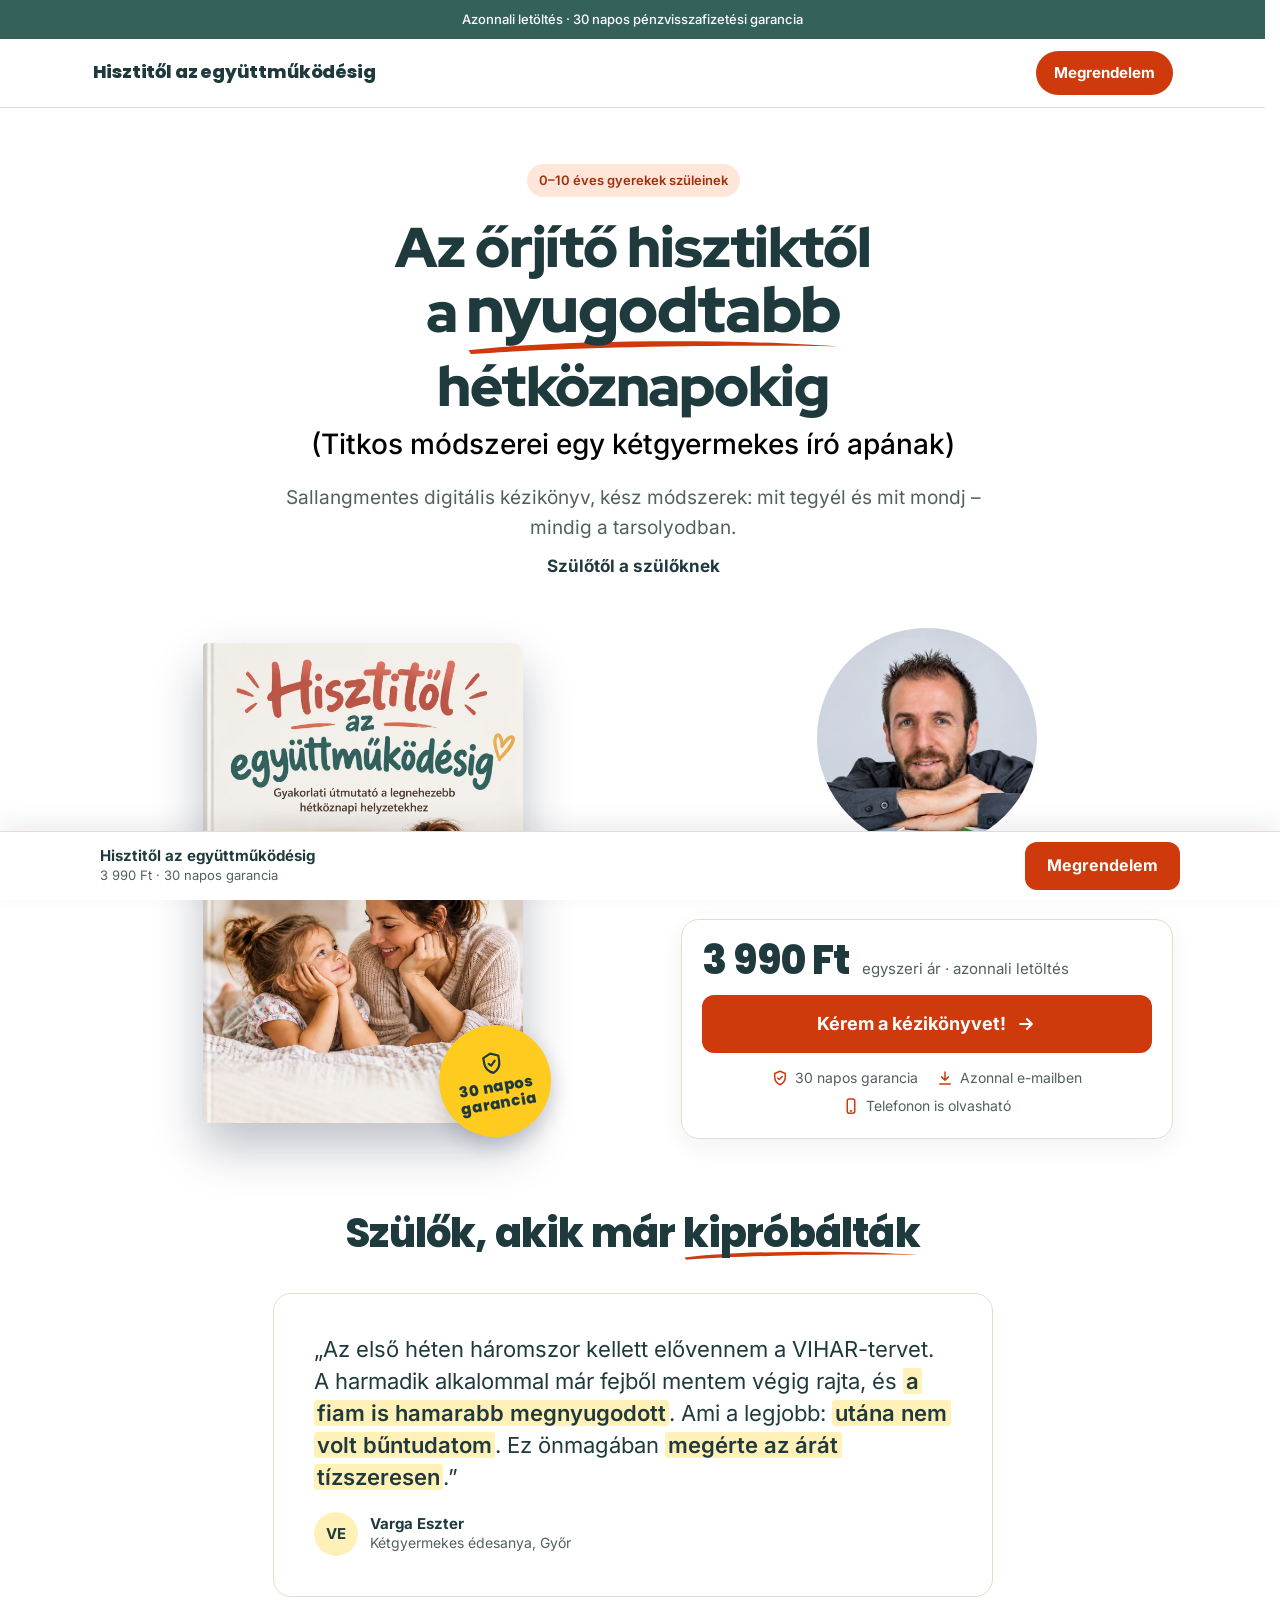
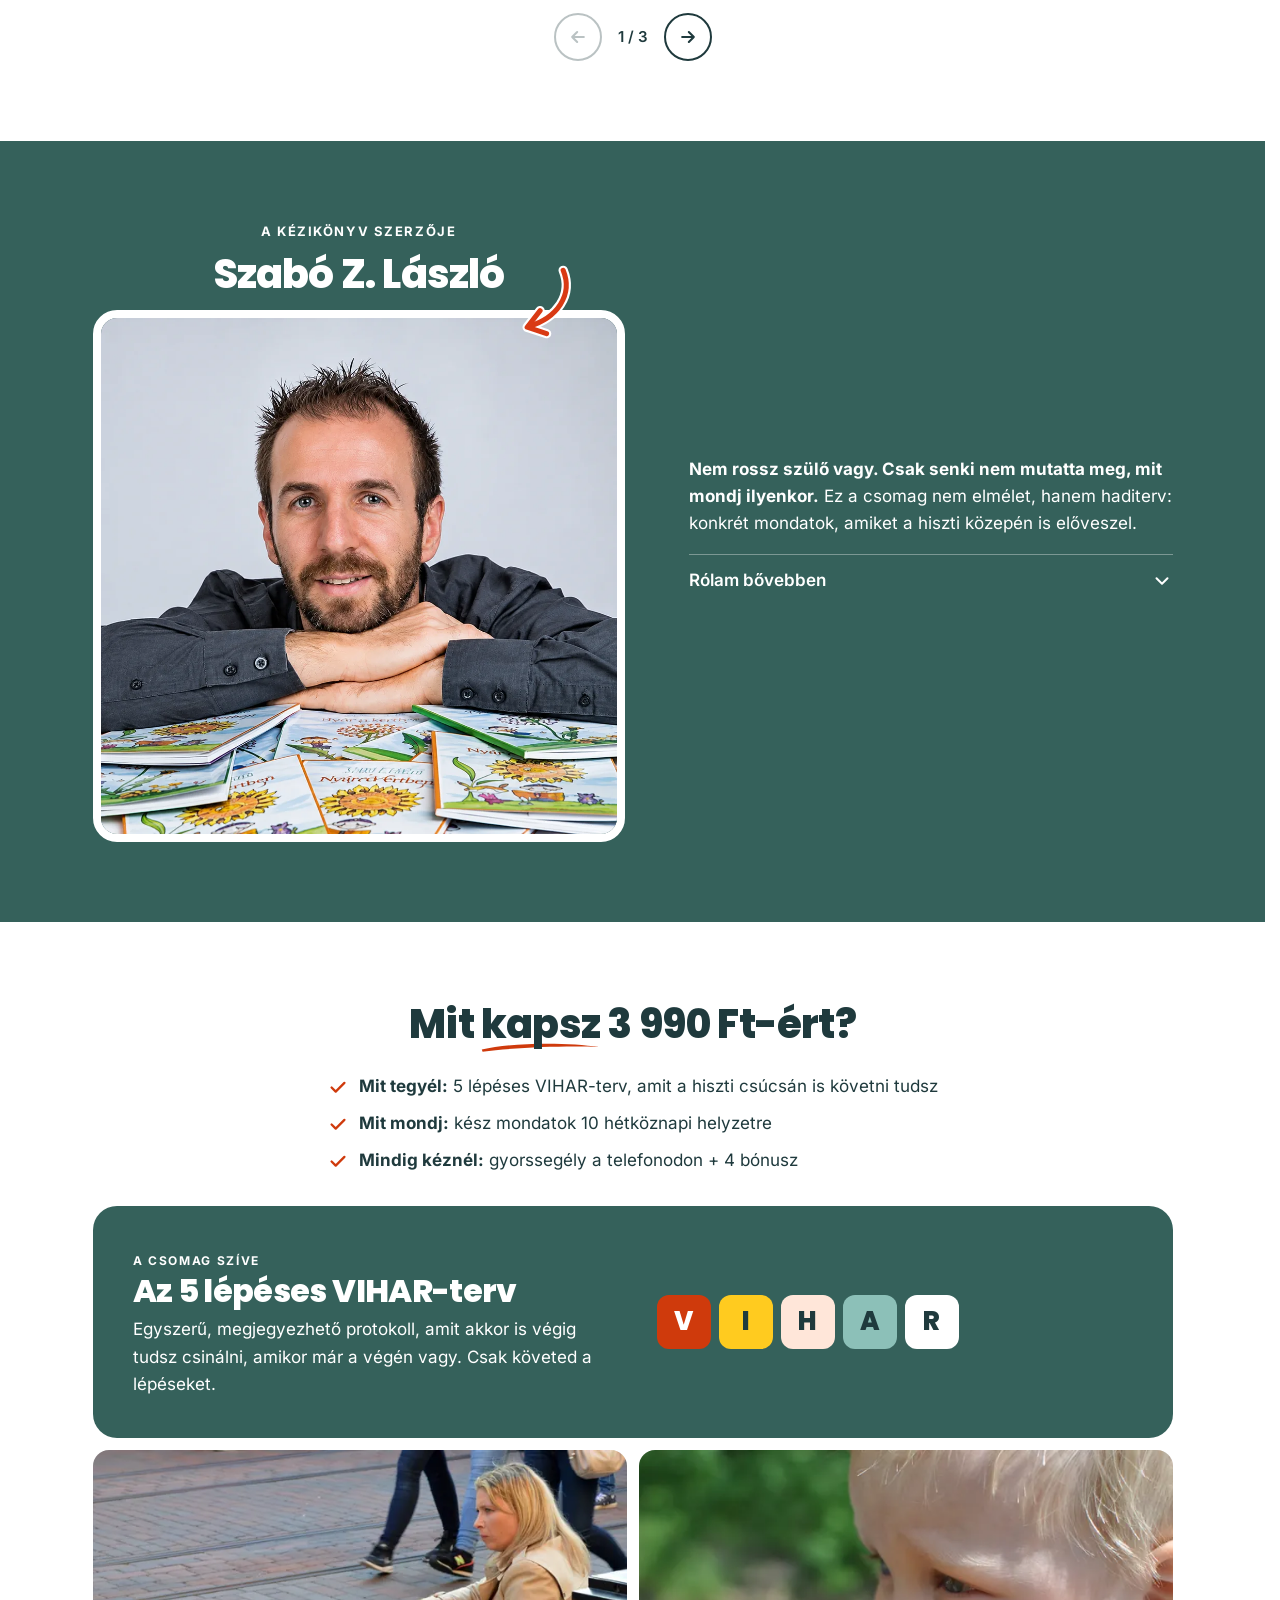
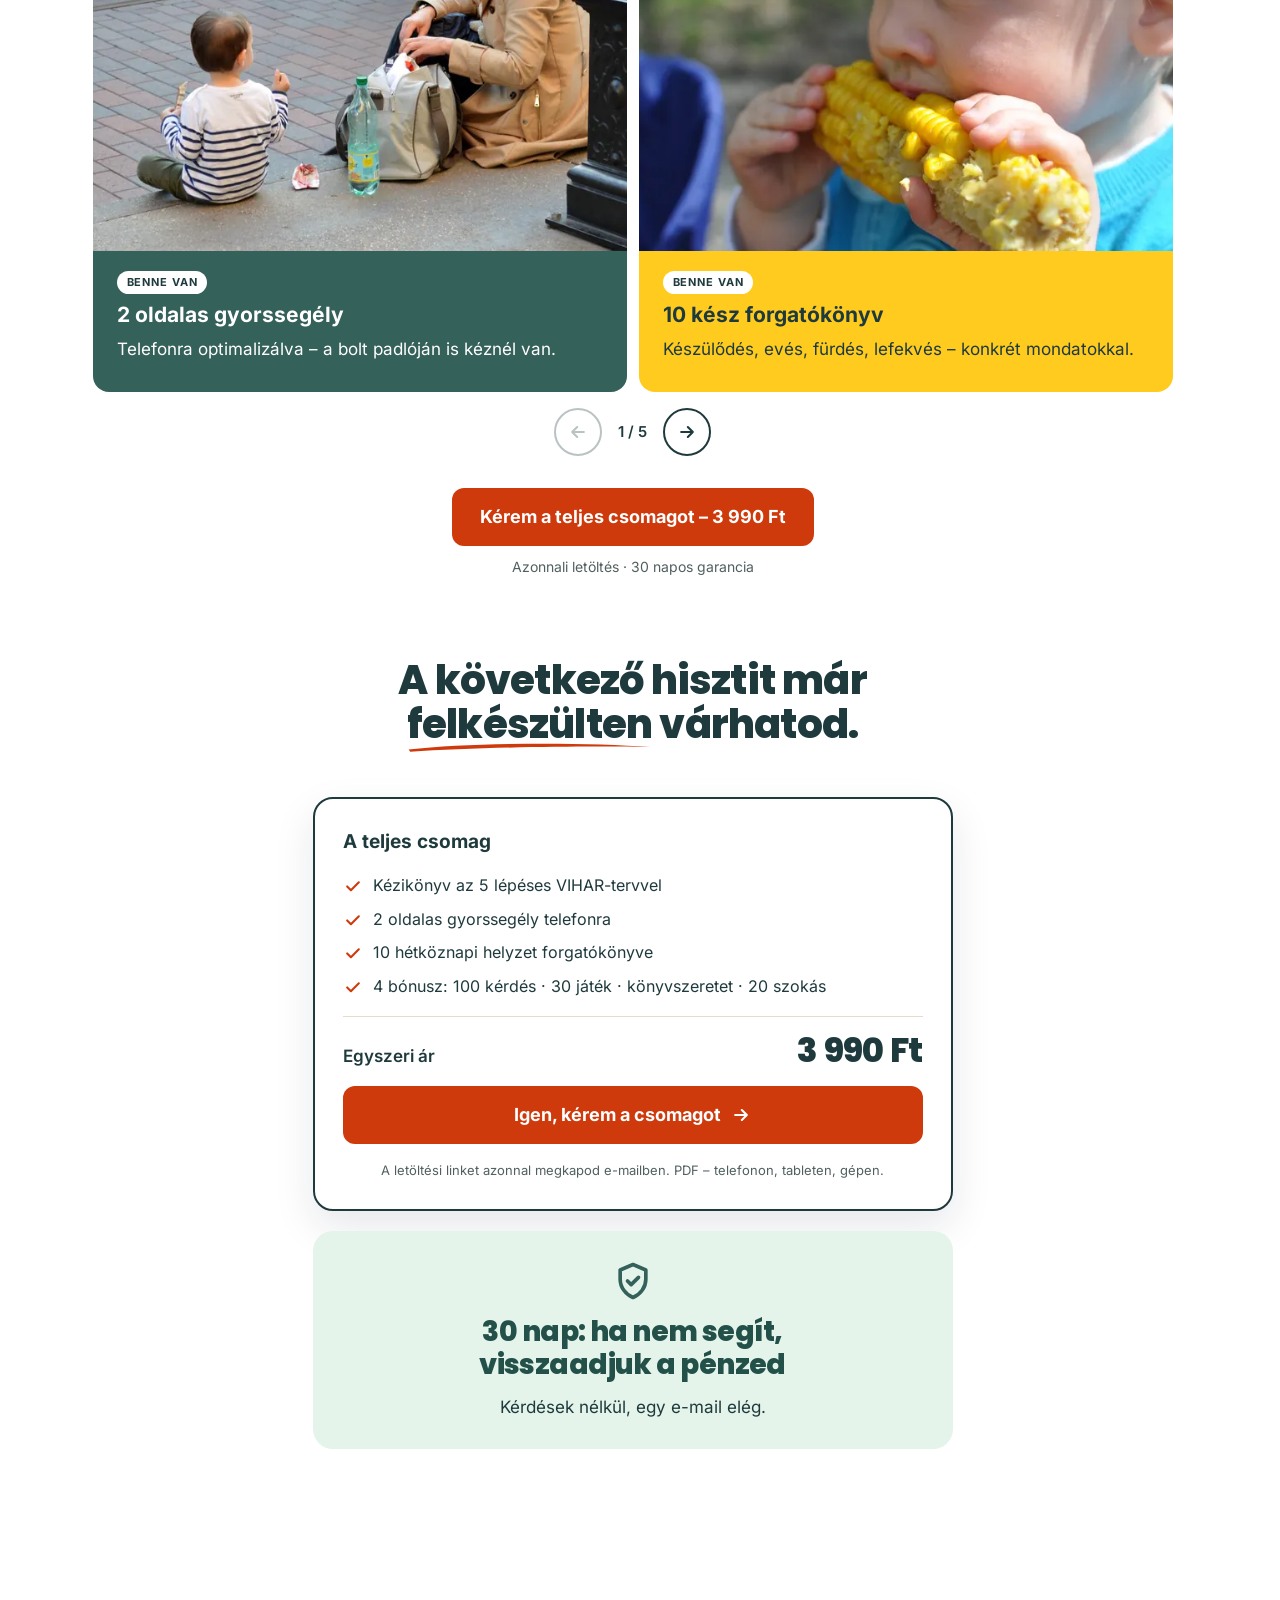
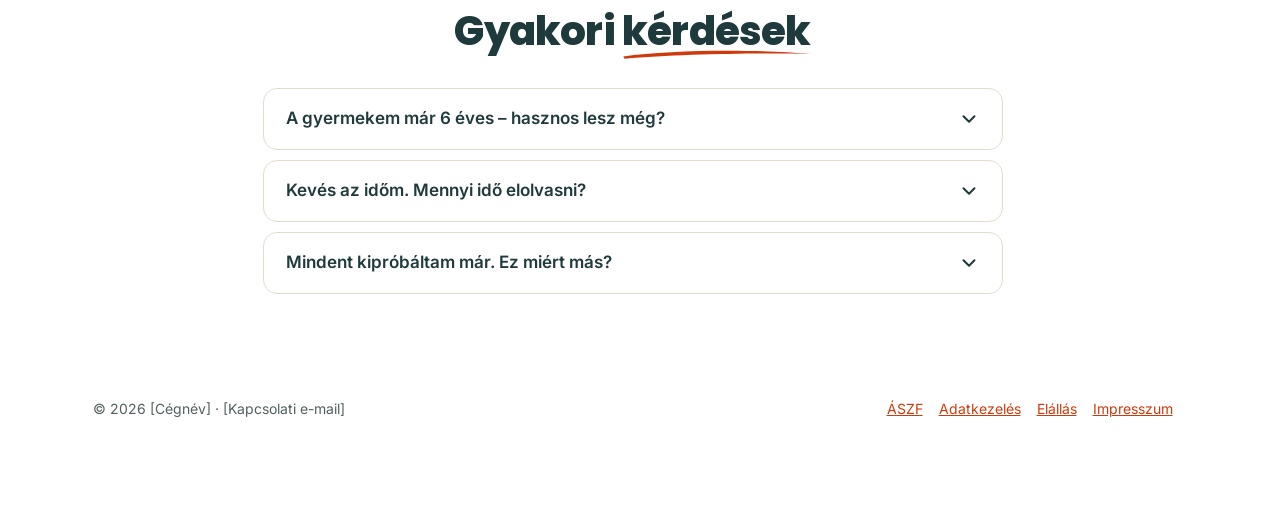
==== commit 611b5f43: "Új főcím, a könyv zöldje és szerzői nyíl - Főcím: Red Hat Display, kiemelt "nyugodtabb" szó, szorosa" ====
--- a/index.html
+++ b/index.html
@@ -5,7 +5,7 @@
 <meta name="viewport" content="width=device-width, initial-scale=1">
 <title>Hisztitől az együttműködésig – elég volt a napi hiszticsatákból</title>
 <meta name="description" content="Az 5 lépéses VIHAR-terv 0–10 éves gyerekek szüleinek: konkrét mondatok, gyorssegély telefonra, 10 forgatókönyv és 4 bónusz. 3 990 Ft, azonnali letöltés, 30 napos garancia.">
-<meta name="theme-color" content="#1f3a3d">
+<meta name="theme-color" content="#35615b">
 <meta property="og:title" content="Elég volt a napi hiszticsatákból!">
 <meta property="og:description" content="Az 5 lépéses VIHAR-terv: konkrét mondatok a hiszti közepére. 3 990 Ft, azonnali letöltés, 30 napos garancia.">
 <meta property="og:type" content="website">
@@ -15,14 +15,17 @@
 /* Saját tárhelyről: így a látogató IP-címe hozzájárulás nélkül nem jut el külső szolgáltatóhoz */
 @font-face { font-family: Poppins; font-weight: 800; font-display: swap; src: url(fonts/poppins-800-latin.woff2) format("woff2"); unicode-range: U+0000-00FF, U+0131, U+0152-0153, U+02BB-02BC, U+02C6, U+02DA, U+02DC, U+0304, U+0308, U+0329, U+2000-206F, U+20AC, U+2122, U+2191, U+2193, U+2212, U+2215, U+FEFF, U+FFFD; }
 @font-face { font-family: Poppins; font-weight: 800; font-display: swap; src: url(fonts/poppins-800-latin-ext.woff2) format("woff2"); unicode-range: U+0100-02BA, U+02BD-02C5, U+02C7-02CC, U+02CE-02D7, U+02DD-02FF, U+1D00-1DBF, U+1E00-1E9F, U+1EF2-1EFF, U+2020, U+20A0-20AB, U+20AD-20C4, U+2113, U+2C60-2C7F, U+A720-A7FF; }
+@font-face { font-family: "Red Hat Display"; font-weight: 900; font-display: swap; src: url(fonts/redhat-900-latin.woff2) format("woff2"); unicode-range: U+0000-00FF, U+0131, U+0152-0153, U+02BB-02BC, U+02C6, U+02DA, U+02DC, U+0304, U+0308, U+0329, U+2000-206F, U+20AC, U+2122, U+2191, U+2193, U+2212, U+2215, U+FEFF, U+FFFD; }
+@font-face { font-family: "Red Hat Display"; font-weight: 900; font-display: swap; src: url(fonts/redhat-900-latin-ext.woff2) format("woff2"); unicode-range: U+0100-02BA, U+02BD-02C5, U+02C7-02CC, U+02CE-02D7, U+02DD-02FF, U+1D00-1DBF, U+1E00-1E9F, U+1EF2-1EFF, U+2020, U+20A0-20AB, U+20AD-20C4, U+2113, U+2C60-2C7F, U+A720-A7FF; }
 @font-face { font-family: Inter; font-weight: 400 700; font-display: swap; src: url(fonts/inter-latin.woff2) format("woff2"); unicode-range: U+0000-00FF, U+0131, U+0152-0153, U+02BB-02BC, U+02C6, U+02DA, U+02DC, U+0304, U+0308, U+0329, U+2000-206F, U+20AC, U+2122, U+2191, U+2193, U+2212, U+2215, U+FEFF, U+FFFD; }
 @font-face { font-family: Inter; font-weight: 400 700; font-display: swap; src: url(fonts/inter-latin-ext.woff2) format("woff2"); unicode-range: U+0100-02BA, U+02BD-02C5, U+02C7-02CC, U+02CE-02D7, U+02DD-02FF, U+1D00-1DBF, U+1E00-1E9F, U+1EF2-1EFF, U+2020, U+20A0-20AB, U+20AD-20C4, U+2113, U+2C60-2C7F, U+A720-A7FF; }
 :root {
-  --ink: #1f3a3d; --muted: #51605f; --on-dark: #e6ece9;
+  --ink: #1f3a3d; --dark: #35615b; --muted: #51605f; --on-dark: #fff;
   --paper: #fff; --alt: #fff; --line: #e6dccb;
-  --brand: #b5493a; --brand-dark: #8f3a2d; --brand-soft: #f6e3d3;
-  --accent: #f2b84b; --yellow-soft: #ffe9bd; --green-soft: #ddf1e4; --pink-soft: #fde3dc;
-  --ok: #1c7c4a; --ok-ink: #145c37; --ok-bg: #e4f4ea;
+  --brand: #cf3a0c; --brand-dark: #a32e09; --brand-soft: #ffe6d9;
+  --teal-light: #8cc0b8;
+  --accent: #ffcb1f; --cta: #cf3a0c; --cta-text: #fff; --sub: #000; --yellow-soft: #fff1b8; --green-soft: #ddf1e4; --pink-soft: #fde3dc;
+  --ok: #35615b; --ok-ink: #24504a; --ok-bg: #e4f4ea;
   --display: Poppins, system-ui, sans-serif;
   --body: Inter, system-ui, -apple-system, "Segoe UI", Roboto, sans-serif;
   --gutter: clamp(16px, 4vw, 40px);
@@ -43,15 +46,18 @@
 .alt { background: var(--alt); }
 .center { text-align: center; }
 
-.h1 { font-family: var(--display); font-weight: 800; font-size: clamp(30px, 10vw, 56px); line-height: 1.05; letter-spacing: -0.03em; text-wrap: balance; }
+.h1 { font-family: "Red Hat Display", var(--display); font-weight: 900; font-size: clamp(30px, 10vw, 56px); line-height: 1.08; letter-spacing: -0.02em; text-wrap: balance; }
+.h1 .big { font-size: 1.15em; }
 .h2 { font-family: var(--display); font-weight: 800; font-size: clamp(28px, 3.6vw, 40px); line-height: 1.1; letter-spacing: -0.02em; }
 .h2 + * { margin-top: 12px; }
+/* Kézzel húzott piros aláhúzás a címekben; a saját alsó helye miatt nem ér a következő sorhoz */
+.hl { display: inline-block; padding-bottom: .22em; line-height: 1; background: url("data:image/svg+xml,%3Csvg xmlns='http://www.w3.org/2000/svg' viewBox='0 0 300 20' preserveAspectRatio='none'%3E%3Cpath d='M2 14C80 2 220 2 298 10C220 8 90 10 4 18z' fill='%23cf3a0c'/%3E%3C/svg%3E") no-repeat left bottom / 100% .3em; }
 .muted { color: var(--muted); }
 .eyebrow { font-size: 13px; font-weight: 700; letter-spacing: 0.12em; text-transform: uppercase; color: var(--brand); display: block; margin-bottom: 10px; }
 
 .btn { display: inline-flex; align-items: center; justify-content: center; gap: 10px; min-height: 58px; padding: 0 28px; border: 0; border-radius: 12px; font: inherit; font-size: 18px; font-weight: 700; line-height: 1.2; text-align: center; text-decoration: none; cursor: pointer; transition: filter .15s, transform .15s; }
 .btn:active { transform: translateY(1px); }
-.btn-primary, .btn-primary:hover { background: var(--brand); color: #fff; }
+.btn-primary, .btn-primary:hover { background: var(--cta); color: var(--cta-text); }
 .btn-primary:hover { filter: brightness(.95); }
 .btn-dark { background: var(--ink); color: #fff; }
 .btn-outline { background: #fff; color: var(--ink); box-shadow: inset 0 0 0 2px var(--ink); }
@@ -60,7 +66,7 @@
 .btn-pill { min-height: 44px; padding: 0 18px; border-radius: 999px; font-size: 15px; }
 
 /* Fejléc */
-.topbar { padding: 9px 16px; background: var(--ink); color: #fff; font-size: 13px; font-weight: 500; text-align: center; }
+.topbar { padding: 9px 16px; background: var(--dark); color: #fff; font-size: 13px; font-weight: 500; text-align: center; }
 .header { border-bottom: 1px solid var(--line); }
 .header .container { display: flex; align-items: center; justify-content: space-between; gap: 16px; padding-block: 12px; }
 .brand { font-family: var(--display); font-weight: 800; font-size: 18px; letter-spacing: -0.01em; }
@@ -70,14 +76,15 @@
 /* Hero */
 .hero { padding-block: clamp(24px, 5vw, 56px) clamp(40px, 6vw, 72px); }
 .hero .container { display: flex; flex-direction: column; gap: clamp(28px, 4vw, 48px); }
-.buy { display: flex; flex-direction: column; gap: 20px; width: 100%; max-width: 720px; margin-inline: auto; text-align: center; }
+.buy { container-type: inline-size; display: flex; flex-direction: column; gap: 20px; width: 100%; max-width: 720px; margin-inline: auto; text-align: center; }
 .hero-offer { display: grid; grid-template-columns: 1.1fr 1fr; gap: clamp(24px, 4vw, 48px); align-items: center; }
 .hero-side { display: flex; flex-direction: column; gap: 20px; min-width: 0; }
 .hero-author { display: flex; flex-direction: column; align-items: center; gap: 10px; line-height: 1.3; text-align: center; }
 .hero-author img { width: min(100%, 220px); height: auto; border-radius: 50%; }
 .hero-author span span { display: block; font-size: 14px; color: var(--muted); }
 .chip { align-self: center; padding: 6px 12px; border-radius: 999px; background: var(--brand-soft); color: var(--brand-dark); font-size: 13px; font-weight: 600; }
-.h1-sub { margin-top: 10px; font-family: var(--display); font-weight: 800; font-size: clamp(17px, 2.2vw, 24px); line-height: 1.2; letter-spacing: -0.01em; color: #000; text-wrap: balance; }
+/* A betűméret a kijelzőhöz igazodik, hogy az alcím mindig egy sorban maradjon */
+.h1-sub { margin-top: 10px; font-weight: 500; font-size: min(calc(100cqi / 23.6), 28px); line-height: 1.3; color: var(--sub); white-space: nowrap; }
 .lead { color: var(--muted); font-size: clamp(17px, 1.6vw, 19px); }
 .lead-tag { margin-top: -10px; font-weight: 700; }
 .checks { display: flex; flex-direction: column; gap: 10px; }
@@ -96,7 +103,7 @@
 .stage { display: flex; align-items: center; justify-content: center; }
 @media (max-width: 560px) { .btn { padding-inline: 16px; } }
 .book-wrap { position: relative; flex-shrink: 0; }
-.sticker { position: absolute; right: -32px; bottom: -18px; display: flex; flex-direction: column; align-items: center; justify-content: center; gap: 2px; width: 128px; height: 128px; border-radius: 50%; background: var(--accent); font-family: var(--display); font-weight: 800; font-size: 13px; line-height: 1.15; text-align: center; transform: rotate(-10deg); box-shadow: 0 8px 20px rgba(24, 32, 58, .2); }
+.sticker { position: absolute; right: -28px; bottom: -14px; display: flex; flex-direction: column; align-items: center; justify-content: center; gap: 2px; width: 112px; height: 112px; border-radius: 50%; background: var(--accent); font-family: var(--display); font-weight: 800; font-size: 15px; line-height: 1.15; text-align: center; transform: rotate(-10deg); box-shadow: 0 8px 20px rgba(24, 32, 58, .2); }
 .book { display: block; width: clamp(220px, 28vw, 320px); height: auto; border-radius: 4px 10px 10px 4px; box-shadow: 0 24px 48px rgba(24, 32, 58, .28); }
 /* Kisebb kijelzőn a könyv és az arc marad egymás mellett, az ár alájuk kerül */
 @media (max-width: 900px) {
@@ -107,20 +114,23 @@
   .book { width: 100%; }
 }
 @media (max-width: 560px) {
-  .sticker { right: -10px; bottom: -12px; width: 100px; height: 100px; gap: 0; font-size: 10px; }
+  .sticker { right: -10px; bottom: -10px; width: 88px; height: 88px; gap: 0; font-size: 12px; }
   .sticker svg { width: 18px; height: 18px; }
   .hero-author { font-size: 15px; }
   .hero-author span span { font-size: 13px; }
 }
 
 /* Szerző */
-.author { background: var(--ink); color: var(--on-dark); }
+.author { background: var(--dark); color: var(--on-dark); }
 .author-grid { display: grid; grid-template-columns: 1.1fr 1fr; gap: clamp(24px, 5vw, 64px); align-items: center; }
 @media (max-width: 860px) { .author-grid { grid-template-columns: 1fr; } }
-.author img { display: block; width: 100%; height: auto; border-radius: 24px; }
-.author .eyebrow { color: var(--accent); }
+.author-photo { display: flex; flex-direction: column; gap: 14px; min-width: 0; }
+.author-head { position: relative; z-index: 1; align-self: center; text-align: center; }
+.author-arrow { position: absolute; left: 100%; top: 45%; width: clamp(44px, 14vw, 72px); height: auto; margin-left: 2px; overflow: visible; }
+.author img { display: block; width: 100%; height: auto; border: 8px solid #fff; border-radius: 24px; }
+.author .eyebrow { color: #fff; }
 .author .h2, .author strong { color: #fff; }
-.author-more { margin-top: 16px; border-top: 1px solid rgba(255, 255, 255, .25); }
+.author-more { margin-top: 16px; border-top: 1px solid rgba(255, 255, 255, .35); }
 .author-more summary { display: flex; align-items: center; justify-content: space-between; gap: 16px; min-height: 52px; color: #fff; font-weight: 600; list-style: none; cursor: pointer; }
 .author-more summary::-webkit-details-marker { display: none; }
 .author-more summary .i { transition: transform .2s; }
@@ -129,22 +139,30 @@
 
 /* Csomag */
 .kit-checks { width: fit-content; max-width: 100%; margin: 20px auto 0; }
-.feature { display: flex; flex-wrap: wrap; align-items: center; gap: 24px 48px; margin-top: 32px; padding: clamp(24px, 4vw, 40px); border-radius: 24px; background: var(--ink); color: #fff; }
+.feature { display: flex; flex-wrap: wrap; align-items: center; gap: 24px 48px; margin-top: 32px; padding: clamp(24px, 4vw, 40px); border-radius: 24px; background: var(--dark); color: #fff; }
 .feature > div { flex: 1 1 380px; }
 .feature p { margin-top: 8px; color: var(--on-dark); }
 .feature-title { font-family: var(--display); font-weight: 800; font-size: clamp(24px, 3vw, 32px); line-height: 1.1; letter-spacing: -0.02em; }
-.tag-accent { font-size: 12px; font-weight: 700; letter-spacing: .14em; color: var(--accent); }
+.tag-accent { font-size: 12px; font-weight: 700; letter-spacing: .14em; color: #fff; }
 .vihar { display: flex; flex-wrap: wrap; gap: 8px; }
 .vihar span { display: flex; align-items: center; justify-content: center; width: clamp(40px, 12.5vw, 54px); height: clamp(40px, 12.5vw, 54px); border-radius: 12px; background: var(--accent); color: var(--ink); font-family: var(--display); font-weight: 800; font-size: 26px; }
+.vihar span:nth-child(1) { background: var(--brand); color: #fff; }
+.vihar span:nth-child(3) { background: var(--brand-soft); }
+.vihar span:nth-child(4) { background: var(--teal-light); }
+.vihar span:nth-child(5) { background: #fff; }
 .items { display: flex; gap: 12px; margin-top: 12px; overflow-x: auto; scroll-snap-type: x mandatory; overscroll-behavior-x: contain; scrollbar-width: none; }
 .items::-webkit-scrollbar { display: none; }
-.item { flex: 0 0 calc((100% - 24px) / 3); display: flex; flex-direction: column; overflow: hidden; border: 1px solid var(--line); border-radius: 16px; background: var(--paper); scroll-snap-align: start; }
-@media (max-width: 900px) { .item { flex-basis: calc((100% - 12px) / 2); } }
-@media (max-width: 560px) { .item { flex-basis: 84%; } }
-.item img { display: block; width: 100%; height: auto; }
-.item div { display: flex; flex-direction: column; gap: 6px; padding: 16px 20px 20px; }
-.item h3 { font-size: 17px; line-height: 1.3; }
-.item p { font-size: 15px; color: var(--muted); }
+.item { flex: 0 0 calc((100% - 12px) / 2); display: flex; flex-direction: column; overflow: hidden; border-radius: 16px; background: var(--paper); scroll-snap-align: start; }
+.item img { display: block; width: 100%; height: auto; aspect-ratio: 4 / 3; object-fit: cover; }
+@media (max-width: 560px) { .item { flex-basis: 90%; } .item img { aspect-ratio: 1; } }
+.item div { flex: 1; display: flex; flex-direction: column; gap: 8px; padding: 20px 24px 28px; }
+.item .tag { background: #fff; color: var(--ink); }
+.c-teal div { background: var(--dark); color: #fff; }
+.c-gold div { background: var(--accent); color: var(--ink); }
+.c-peach div { background: var(--brand-soft); color: var(--ink); }
+.c-brand div { background: var(--brand); color: #fff; }
+.item h3 { font-size: 21px; line-height: 1.25; }
+.item p { font-size: 17px; }
 .tag { align-self: flex-start; padding: 3px 10px; border-radius: 999px; font-size: 11px; font-weight: 700; letter-spacing: .08em; }
 .cta-row { display: flex; flex-direction: column; align-items: center; gap: 10px; margin-top: 32px; }
 .cta-note { font-size: 14px; color: var(--muted); }
@@ -202,7 +220,7 @@
 .co-step:focus { outline: 0; }
 /* A garancia minden lépésben látszik az ablak alján, görgetéskor is */
 .co form { display: flex; flex-direction: column; min-height: 100%; }
-.co-guarantee { position: sticky; bottom: 0; display: flex; align-items: center; gap: 10px; margin-top: auto; padding: 8px 20px; background: var(--ok-bg); color: #1f3b2c; font-size: 13px; line-height: 1.35; }
+.co-guarantee { position: sticky; bottom: 0; display: flex; align-items: center; gap: 10px; margin-top: auto; padding: 8px 20px; background: var(--ok-bg); color: var(--ink); font-size: 13px; line-height: 1.35; }
 .co-guarantee .i { color: var(--ok); }
 .co-guarantee strong { display: block; font-size: 14px; color: var(--ok-ink); }
 .field-note { font-size: 13px; font-weight: 400; color: var(--muted); }
@@ -219,7 +237,7 @@
 .total { display: flex; align-items: baseline; justify-content: space-between; gap: 12px; padding-top: 16px; border-top: 1px solid var(--line); font-weight: 600; }
 .total .price { font-size: 34px; }
 .fine { font-size: 13px; color: var(--muted); text-align: center; }
-.guarantee { display: flex; flex-direction: column; align-items: center; justify-content: center; gap: 12px; padding: 28px; text-align: center; border-radius: 20px; background: var(--ok-bg); color: #1f3b2c; }
+.guarantee { display: flex; flex-direction: column; align-items: center; justify-content: center; gap: 12px; padding: 28px; text-align: center; border-radius: 20px; background: var(--ok-bg); color: var(--ink); }
 .guarantee .i { color: var(--ok); }
 .guarantee h3 { font-family: var(--display); font-weight: 800; font-size: clamp(22px, 3vw, 28px); line-height: 1.2; letter-spacing: -0.02em; color: var(--ok-ink); text-wrap: balance; }
 
@@ -282,8 +300,8 @@
       <div class="buy">
         <span class="chip">0–10 éves gyerekek szüleinek</span>
         <div>
-          <h1 class="h1">Gyermeki hiszti és kezelési technikái</h1>
-          <p class="h1-sub">(Egy kétgyermekes író apától neked.)</p>
+          <h1 class="h1">Az őrjítő hisztiktől a <span class="hl big">nyugodtabb</span> hétköznapokig</h1>
+          <p class="h1-sub">(Titkos módszerei egy kétgyermekes író apának)</p>
         </div>
         <p class="lead">Sallangmentes digitális kézikönyv, kész módszerek: mit tegyél és mit mondj – mindig a tarsolyodban.</p>
         <p class="lead-tag">Szülőtől a szülőknek</p>
@@ -293,7 +311,7 @@
         <div class="stage" role="img" aria-label="A kézikönyv borítója, 30 napos pénzvisszafizetési garanciával">
           <div class="book-wrap">
             <img class="book" src="images/konyv-borito.webp" width="600" height="900" alt="" fetchpriority="high">
-            <div class="sticker" aria-hidden="true"><svg class="i" width="26" height="26"><use href="#i-shield"/></svg><span>30 napos<br>pénz-<br>visszafizetés</span></div>
+            <div class="sticker" aria-hidden="true"><svg class="i" width="26" height="26"><use href="#i-shield"/></svg><span>30 napos<br>garancia</span></div>
           </div>
         </div>
 
@@ -316,7 +334,7 @@
   <!-- 2. BIZONYÍTÉK -->
   <section class="section proof">
     <div class="container">
-      <h2 class="h2 center">Szülők, akik már kipróbálták</h2>
+      <h2 class="h2 center">Szülők, akik már <span class="hl">kipróbálták</span></h2>
       <div class="quotes" data-carousel role="group" aria-label="Szülői vélemények, vízszintesen lapozható" tabindex="0">
         <figure class="quote">
           <blockquote>„Az első héten háromszor kellett elővennem a VIHAR-tervet. A harmadik alkalommal már fejből mentem végig rajta, és <mark>a fiam is hamarabb megnyugodott</mark>. Ami a legjobb: <mark>utána nem volt bűntudatom</mark>. Ez önmagában <mark>megérte az árát tízszeresen</mark>.”</blockquote>
@@ -342,10 +360,18 @@
   <!-- 3. SZERZŐ -->
   <section class="section author">
     <div class="container author-grid">
-      <img src="images/szerzo.webp" width="1000" height="1000" alt="Szabó Z. László portréja" loading="lazy">
+      <div class="author-photo">
+        <div class="author-head">
+          <span class="eyebrow">A kézikönyv szerzője</span>
+          <h2 class="h2">Szabó Z. László</h2>
+          <svg class="author-arrow" viewBox="0 0 100 100" fill="none" stroke-linecap="round" stroke-linejoin="round" aria-hidden="true" focusable="false">
+            <g stroke="#fff" stroke-width="13"><path d="M78 6C92 40 70 72 30 84"/><path d="M46 62L28 85L55 94"/></g>
+            <g stroke="#d93a14" stroke-width="7"><path d="M78 6C92 40 70 72 30 84"/><path d="M46 62L28 85L55 94"/></g>
+          </svg>
+        </div>
+        <img src="images/szerzo.webp" width="1000" height="1000" alt="Szabó Z. László portréja" loading="lazy">
+      </div>
       <div>
-        <span class="eyebrow">A kézikönyv szerzője</span>
-        <h2 class="h2">Szabó Z. László</h2>
         <p><strong>Nem rossz szülő vagy. Csak senki nem mutatta meg, mit mondj ilyenkor.</strong> Ez a csomag nem elmélet, hanem haditerv: konkrét mondatok, amiket a hiszti közepén is előveszel.</p>
         <details class="author-more">
           <summary>Rólam bővebben<svg class="i" width="22" height="22" aria-hidden="true"><use href="#i-chev"/></svg></summary>
@@ -359,7 +385,7 @@
   <!-- 4. MIT KAPSZ -->
   <section class="section alt">
     <div class="container">
-      <h2 class="h2 center">Mit kapsz 3&nbsp;990&nbsp;Ft-ért?</h2>
+      <h2 class="h2 center">Mit <span class="hl">kapsz</span> 3&nbsp;990&nbsp;Ft-ért?</h2>
       <ul class="checks kit-checks">
         <li><svg class="i" width="22" height="22" aria-hidden="true"><use href="#i-check"/></svg><span><strong>Mit tegyél:</strong> 5 lépéses VIHAR-terv, amit a hiszti csúcsán is követni tudsz</span></li>
         <li><svg class="i" width="22" height="22" aria-hidden="true"><use href="#i-check"/></svg><span><strong>Mit mondj:</strong> kész mondatok 10 hétköznapi helyzetre</span></li>
@@ -374,12 +400,12 @@
         <div class="vihar" aria-hidden="true"><span>V</span><span>I</span><span>H</span><span>A</span><span>R</span></div>
       </div>
       <div class="items" data-carousel role="group" aria-label="A csomag tartalma, vízszintesen lapozható" tabindex="0">
-        <article class="item"><img src="images/stock/gyorssegely.webp" width="720" height="480" alt="" loading="lazy"><div><span class="tag t-brand">BENNE VAN</span><h3>2 oldalas gyorssegély</h3><p>Telefonra optimalizálva – a bolt padlóján is kéznél van.</p></div></article>
-        <article class="item"><img src="images/stock/forgatokonyv.webp" width="720" height="480" alt="" loading="lazy"><div><span class="tag t-brand">BENNE VAN</span><h3>10 kész forgatókönyv</h3><p>Készülődés, evés, fürdés, lefekvés – konkrét mondatokkal.</p></div></article>
-        <article class="item"><img src="images/stock/beszelgetes.webp" width="720" height="480" alt="" loading="lazy"><div><span class="tag t-yellow">BÓNUSZ 1</span><h3>Beszélgess velem!</h3><p>100 kérdés, amitől megnyílik a gyermeked.</p></div></article>
-        <article class="item"><img src="images/stock/jatek.webp" width="720" height="480" alt="" loading="lazy"><div><span class="tag t-green">BÓNUSZ 2</span><h3>Fejlesztés játék közben</h3><p>30 otthoni játék beszédre, figyelemre, memóriára.</p></div></article>
-        <article class="item"><img src="images/stock/konyvek.webp" width="720" height="480" alt="" loading="lazy"><div><span class="tag t-pink">BÓNUSZ 3</span><h3>Szerettesd meg vele a könyveket!</h3><p>Hogy az esti mese közös öröm legyen.</p></div></article>
-        <article class="item"><img src="images/stock/szokasok.webp" width="720" height="480" alt="" loading="lazy"><div><span class="tag t-yellow">BÓNUSZ 4</span><h3>20 kibírhatatlan gyerekszokás</h3><p>Mi áll mögöttük, és hogyan reagálj veszekedés nélkül.</p></div></article>
+        <article class="item c-teal"><img src="images/stock/gyorssegely.webp" width="720" height="480" alt="" loading="lazy"><div><span class="tag t-brand">BENNE VAN</span><h3>2 oldalas gyorssegély</h3><p>Telefonra optimalizálva – a bolt padlóján is kéznél van.</p></div></article>
+        <article class="item c-gold"><img src="images/stock/forgatokonyv.webp" width="720" height="480" alt="" loading="lazy"><div><span class="tag t-brand">BENNE VAN</span><h3>10 kész forgatókönyv</h3><p>Készülődés, evés, fürdés, lefekvés – konkrét mondatokkal.</p></div></article>
+        <article class="item c-peach"><img src="images/stock/beszelgetes.webp" width="720" height="480" alt="" loading="lazy"><div><span class="tag t-yellow">BÓNUSZ 1</span><h3>Beszélgess velem!</h3><p>100 kérdés, amitől megnyílik a gyermeked.</p></div></article>
+        <article class="item c-brand"><img src="images/stock/jatek.webp" width="720" height="480" alt="" loading="lazy"><div><span class="tag t-green">BÓNUSZ 2</span><h3>Fejlesztés játék közben</h3><p>30 otthoni játék beszédre, figyelemre, memóriára.</p></div></article>
+        <article class="item c-teal"><img src="images/stock/konyvek.webp" width="720" height="480" alt="" loading="lazy"><div><span class="tag t-pink">BÓNUSZ 3</span><h3>Szerettesd meg vele a könyveket!</h3><p>Hogy az esti mese közös öröm legyen.</p></div></article>
+        <article class="item c-gold"><img src="images/stock/szokasok.webp" width="720" height="480" alt="" loading="lazy"><div><span class="tag t-yellow">BÓNUSZ 4</span><h3>20 kibírhatatlan gyerekszokás</h3><p>Mi áll mögöttük, és hogyan reagálj veszekedés nélkül.</p></div></article>
       </div>
       <div class="carousel-nav" hidden>
         <button type="button" aria-label="Előző kártya"><svg class="i" width="20" height="20" aria-hidden="true"><use href="#i-arrow"/></svg></button>
@@ -396,7 +422,7 @@
   <!-- 5. CHECKOUT + GARANCIA -->
   <section class="section alt" id="order">
     <div class="container checkout">
-      <h2 class="h2 center">A következő hisztit már felkészülten várhatod.</h2>
+      <h2 class="h2 center">A következő hisztit már <span class="hl">felkészülten</span> várhatod.</h2>
       <div class="offer-box">
         <h3>A teljes csomag</h3>
         <ul class="checks">
@@ -420,7 +446,7 @@
   <!-- 6. GYIK -->
   <section class="section">
     <div class="container narrow center">
-      <h2 class="h2">Gyakori kérdések</h2>
+      <h2 class="h2">Gyakori <span class="hl">kérdések</span></h2>
       <div class="faq">
         <details>
           <summary>A gyermekem már 6 éves – hasznos lesz még?<svg class="i" width="22" height="22" aria-hidden="true"><use href="#i-chev"/></svg></summary>
@@ -467,7 +493,7 @@
 
     <div class="co-steps">
     <div class="co-step" tabindex="-1">
-      <h2 class="co-title">Hova küldjük a könyvet?</h2>
+      <h2 class="co-title">Hova küldjük a digitális könyvet?</h2>
       <label class="field">Név<input type="text" name="customer_name" autocomplete="name" required></label>
       <label class="field"><span>E-mail <span class="field-note">(erre a címre kapod a kézikönyvet.)</span></span><input type="email" name="customer_email" autocomplete="email" required></label>
       <button type="submit" class="btn btn-primary btn-block">Tovább <svg class="i" width="20" height="20" aria-hidden="true"><use href="#i-arrow"/></svg></button>
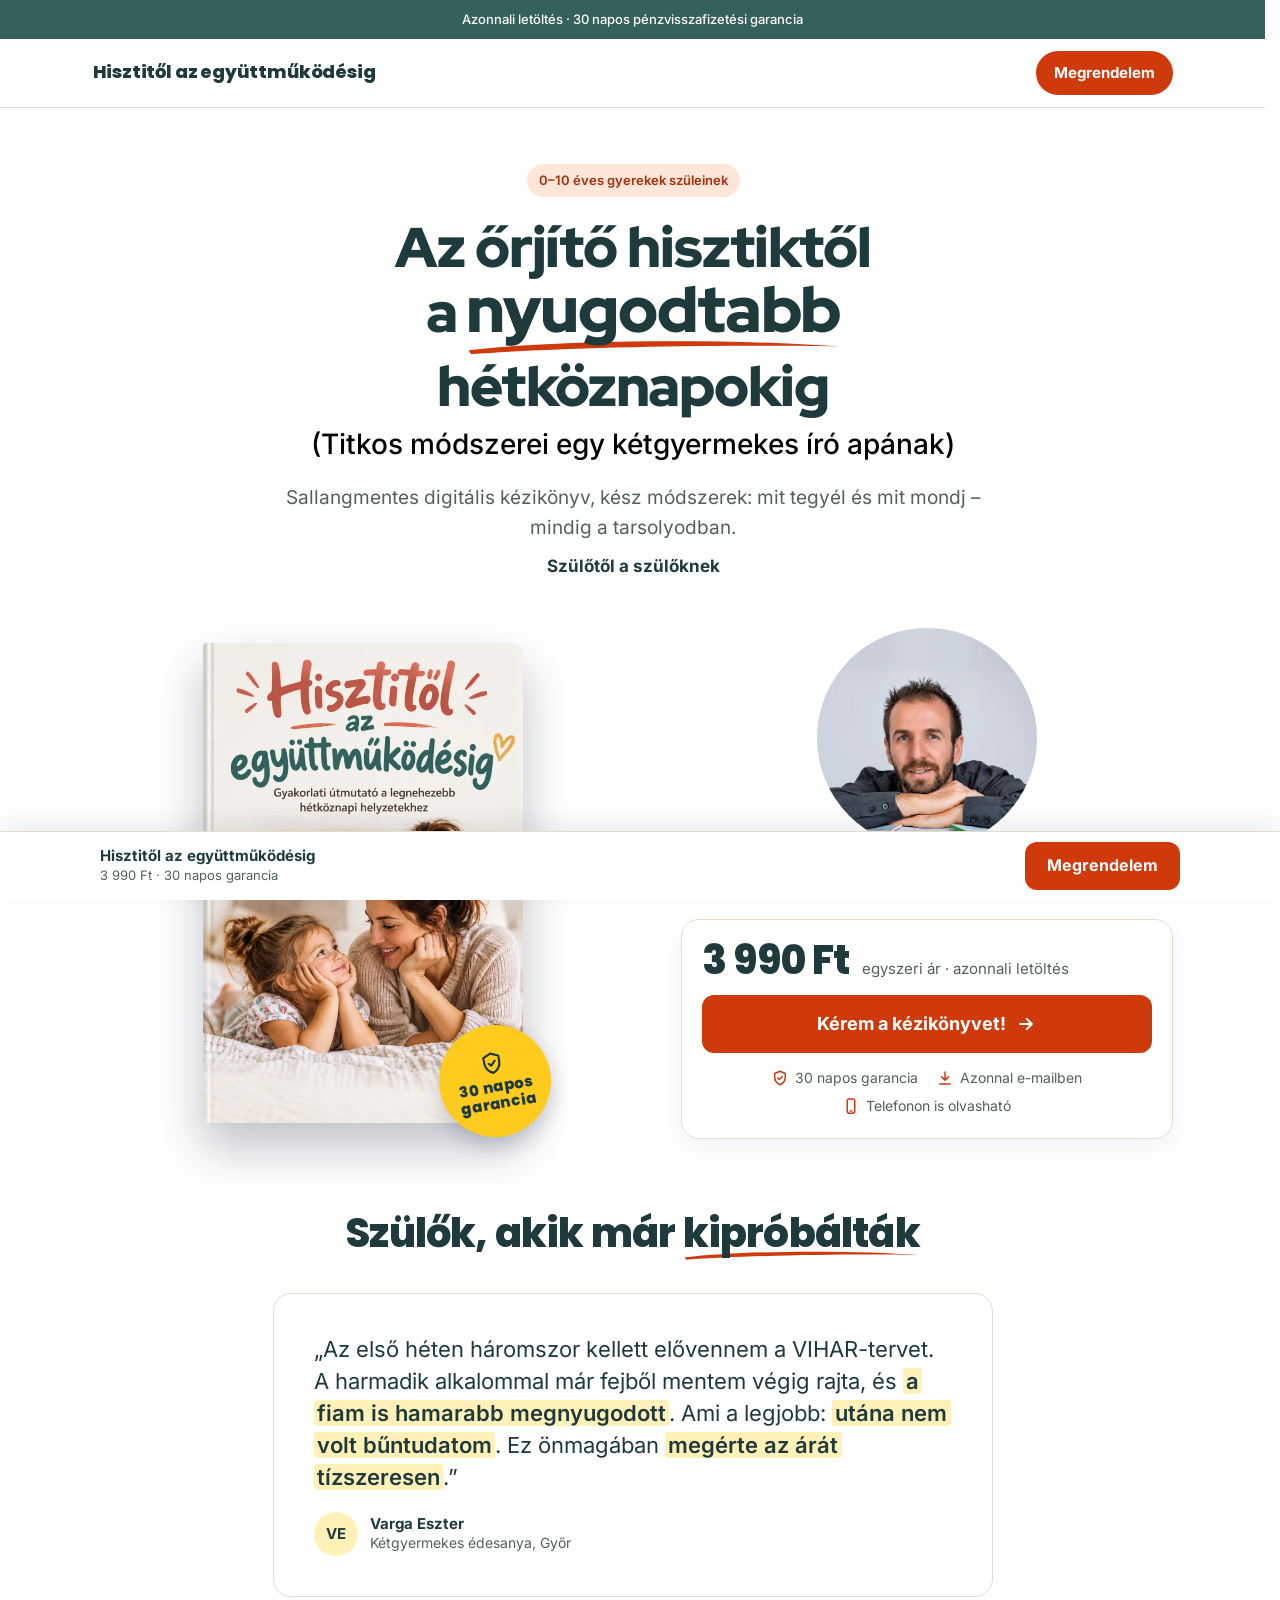
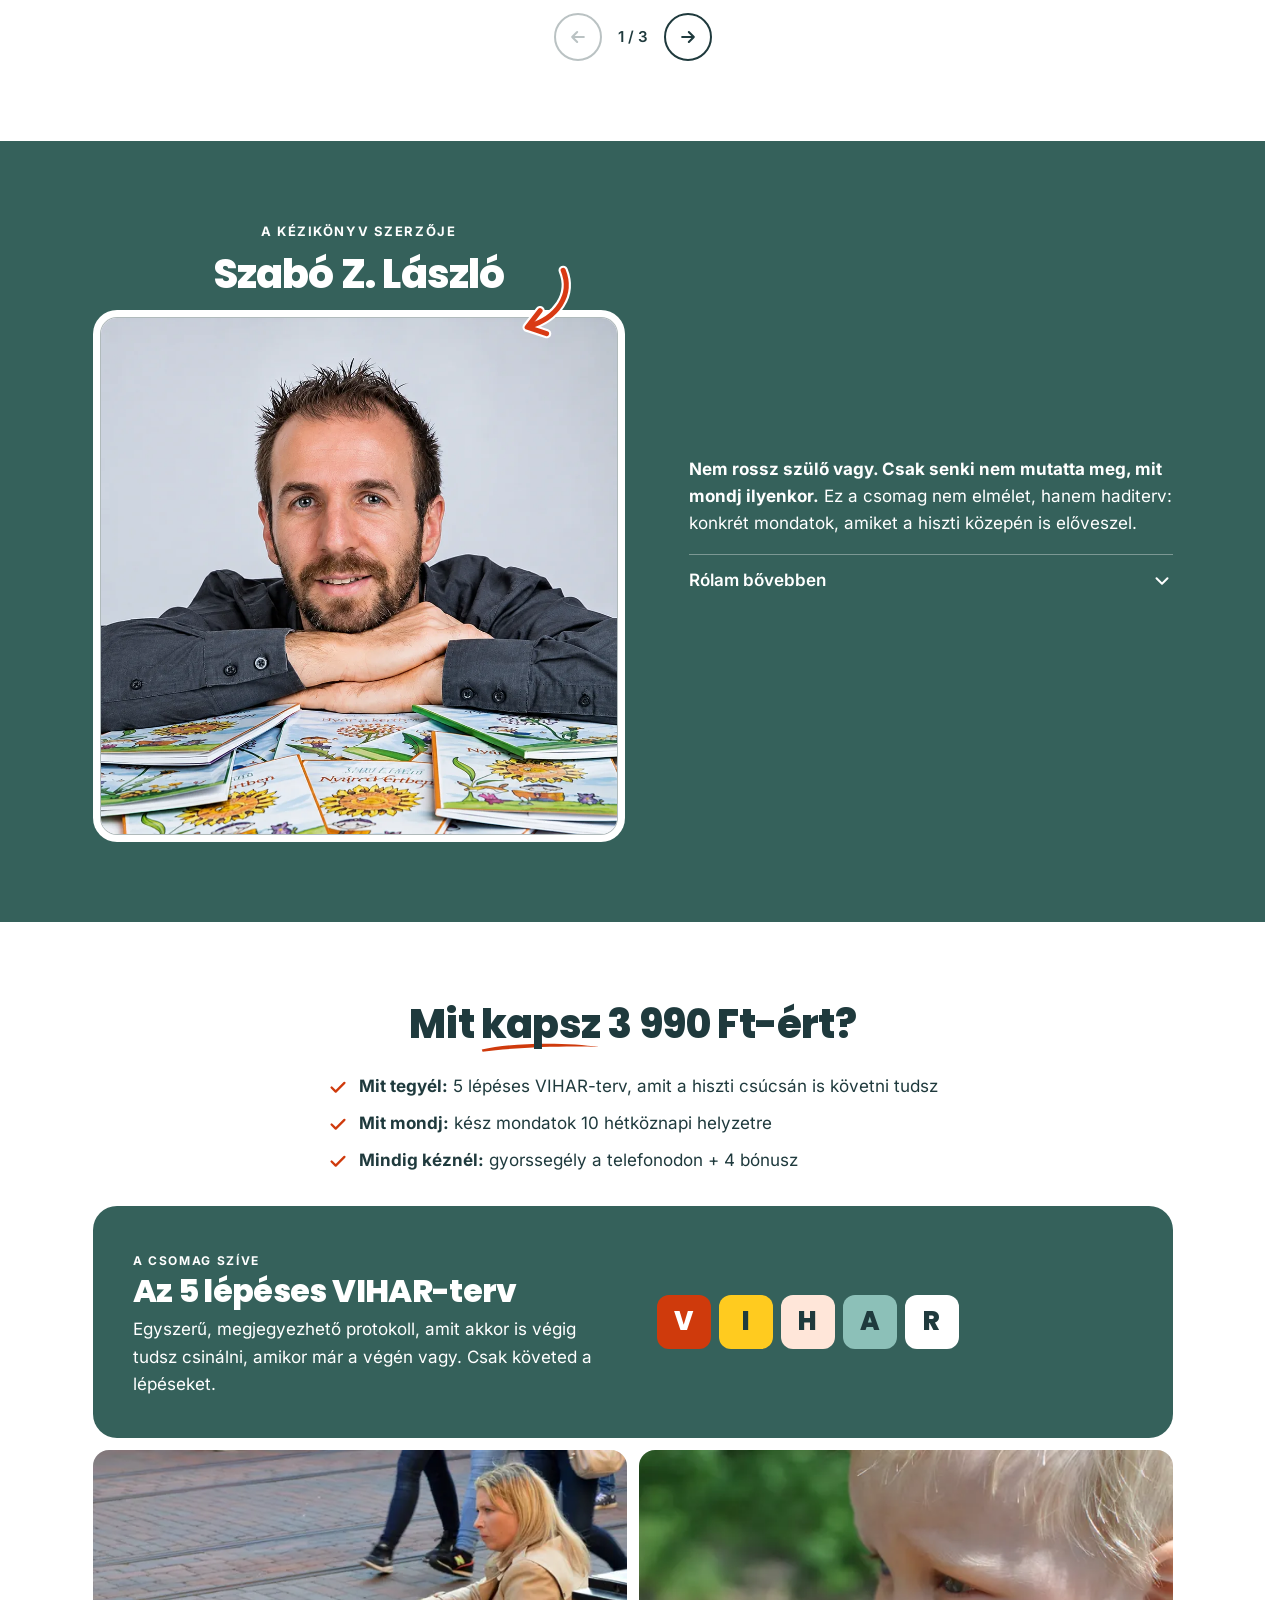
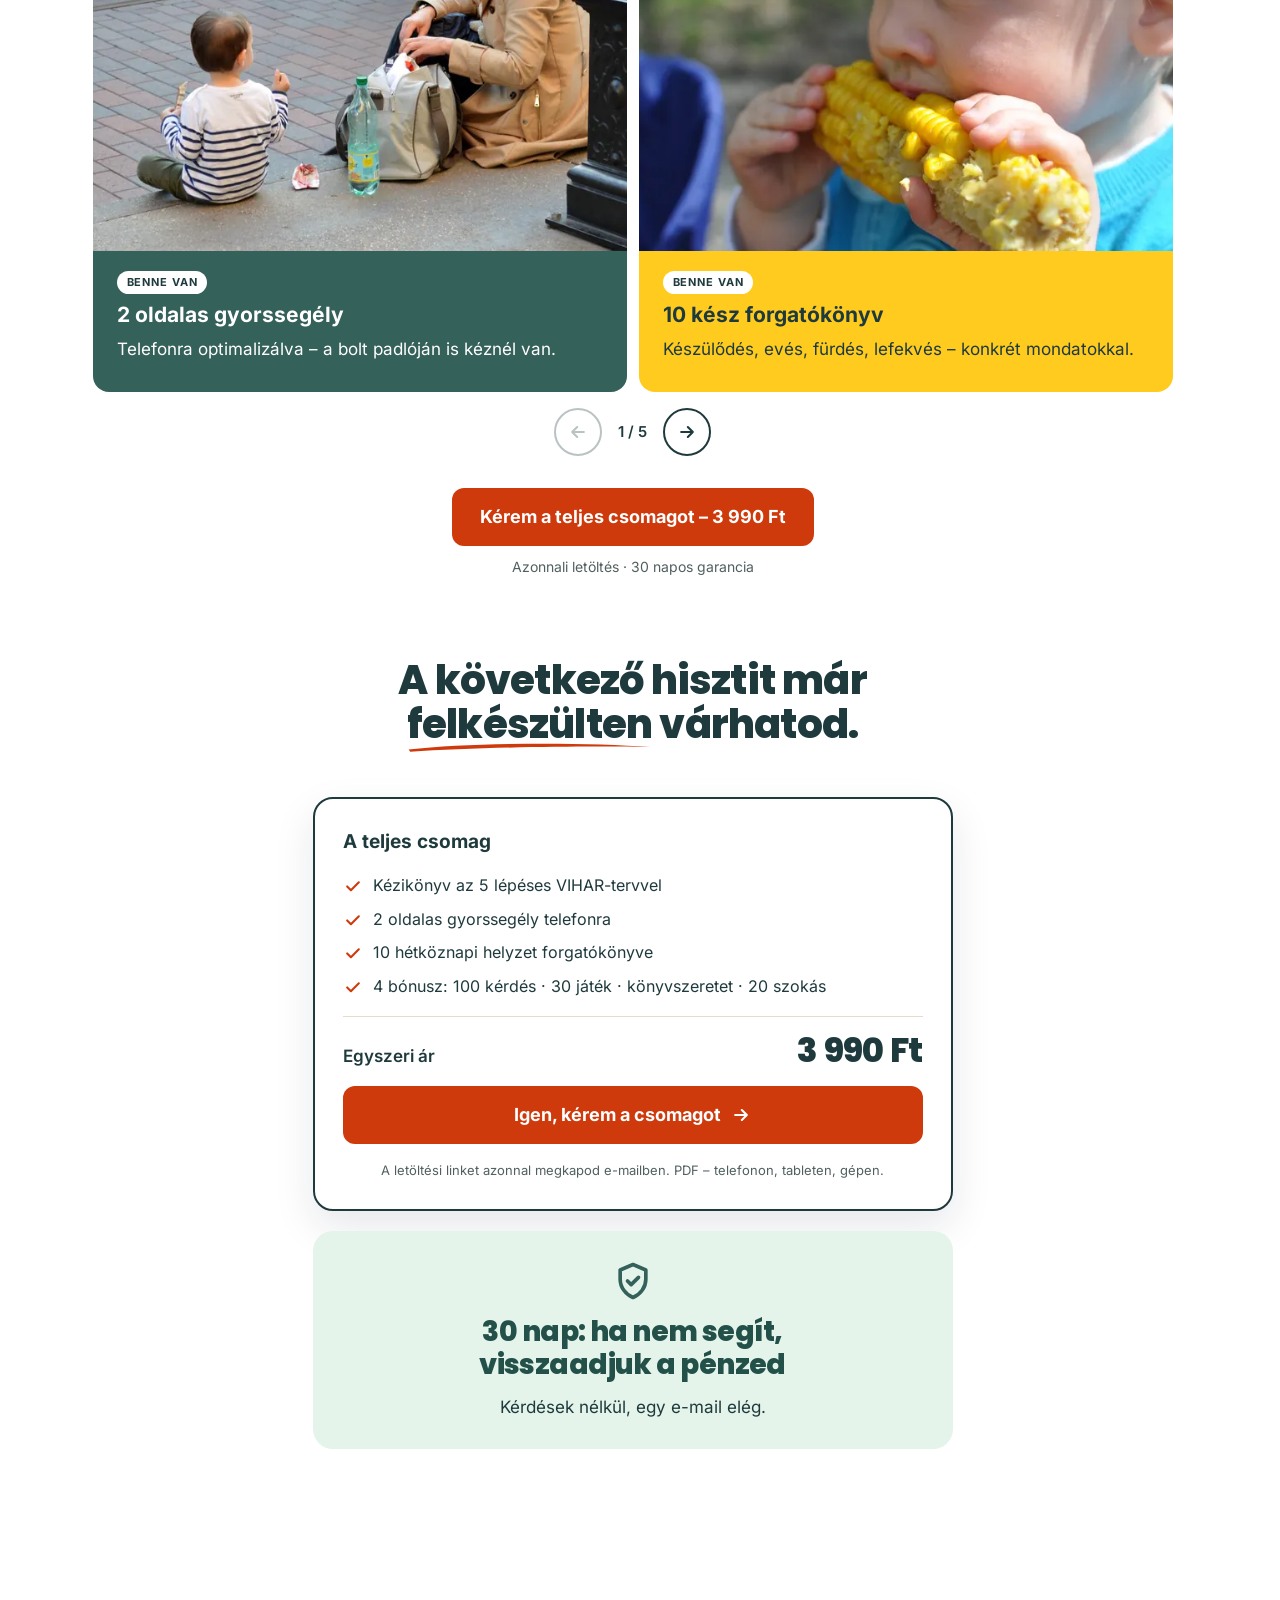
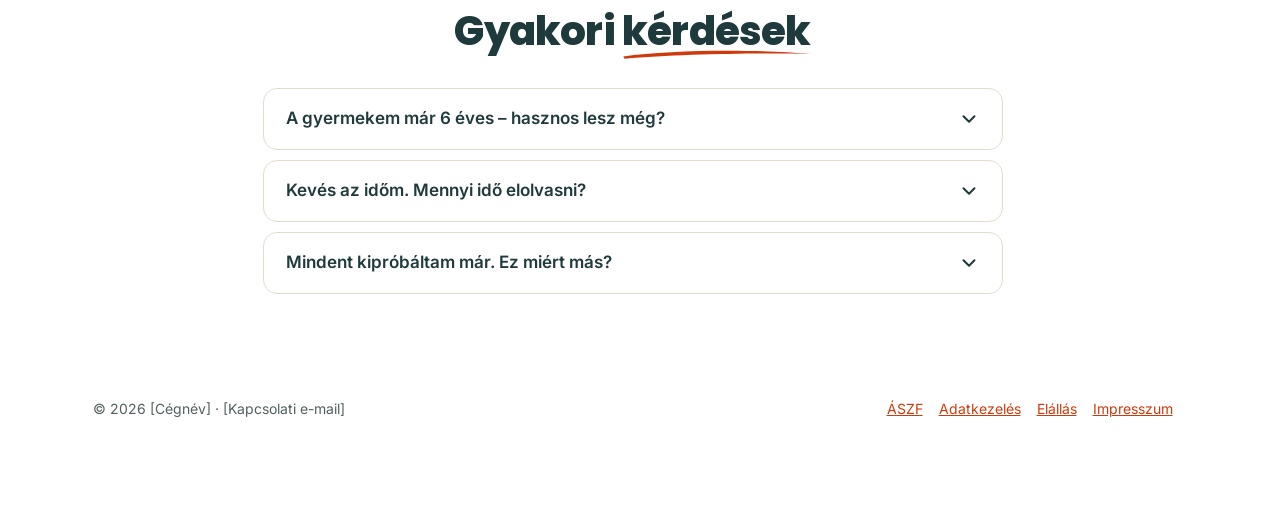
==== commit ad0dfa30: "Pontos keret a szerző képén, kijjebb vett fotó a heróban - A fehér keret külön elem, vékony vonal vá" ====
--- a/index.html
+++ b/index.html
@@ -127,7 +127,9 @@
 .author-photo { display: flex; flex-direction: column; gap: 14px; min-width: 0; }
 .author-head { position: relative; z-index: 1; align-self: center; text-align: center; }
 .author-arrow { position: absolute; left: 100%; top: 45%; width: clamp(44px, 14vw, 72px); height: auto; margin-left: 2px; overflow: visible; }
-.author img { display: block; width: 100%; height: auto; border: 8px solid #fff; border-radius: 24px; }
+.author-frame { padding: 8px; border-radius: 24px; background: #fff; }
+/* A vékony vonal elválasztja a képet a kerettől ott is, ahol a könyvek lapjai fehérek */
+.author img { display: block; width: 100%; height: auto; border-radius: 16px; box-shadow: 0 0 0 1px rgba(31, 58, 61, .35); }
 .author .eyebrow { color: #fff; }
 .author .h2, .author strong { color: #fff; }
 .author-more { margin-top: 16px; border-top: 1px solid rgba(255, 255, 255, .35); }
@@ -316,7 +318,7 @@
         </div>
 
         <div class="hero-side">
-          <p class="hero-author"><img src="images/szerzo-arc.webp" width="480" height="480" alt=""><span><strong>Szabó Z. László</strong><span>Kétgyermekes író apa, a könyv szerzője</span></span></p>
+          <p class="hero-author"><img src="images/szerzo-arc-tavoli.webp" width="480" height="480" alt=""><span><strong>Szabó Z. László</strong><span>Kétgyermekes író apa, a könyv szerzője</span></span></p>
           <div class="buy-box" id="hero-buy">
             <div class="price-row"><span class="price">3&nbsp;990&nbsp;Ft</span><span>egyszeri ár · azonnali letöltés</span></div>
             <a class="btn btn-primary btn-block" href="#order" data-cta>Kérem a kézikönyvet! <svg class="i" width="20" height="20" aria-hidden="true"><use href="#i-arrow"/></svg></a>
@@ -369,7 +371,7 @@
             <g stroke="#d93a14" stroke-width="7"><path d="M78 6C92 40 70 72 30 84"/><path d="M46 62L28 85L55 94"/></g>
           </svg>
         </div>
-        <img src="images/szerzo.webp" width="1000" height="1000" alt="Szabó Z. László portréja" loading="lazy">
+        <div class="author-frame"><img src="images/szerzo.webp" width="1000" height="1000" alt="Szabó Z. László portréja" loading="lazy"></div>
       </div>
       <div>
         <p><strong>Nem rossz szülő vagy. Csak senki nem mutatta meg, mit mondj ilyenkor.</strong> Ez a csomag nem elmélet, hanem haditerv: konkrét mondatok, amiket a hiszti közepén is előveszel.</p>
@@ -486,7 +488,7 @@
         <strong>Hisztitől az együttműködésig</strong>
         <span>3&nbsp;990&nbsp;Ft · 30 napos garancia</span>
       </div>
-      <img class="co-face" src="images/szerzo-arc.webp" width="480" height="480" alt="">
+      <img class="co-face" src="images/szerzo-arc-tavoli.webp" width="480" height="480" alt="">
       <button type="button" class="co-close" aria-label="Bezárás" data-co-close><svg class="i" width="20" height="20" aria-hidden="true"><use href="#i-cross"/></svg></button>
     </div>
     <div class="co-bar" aria-hidden="true"><span></span></div>
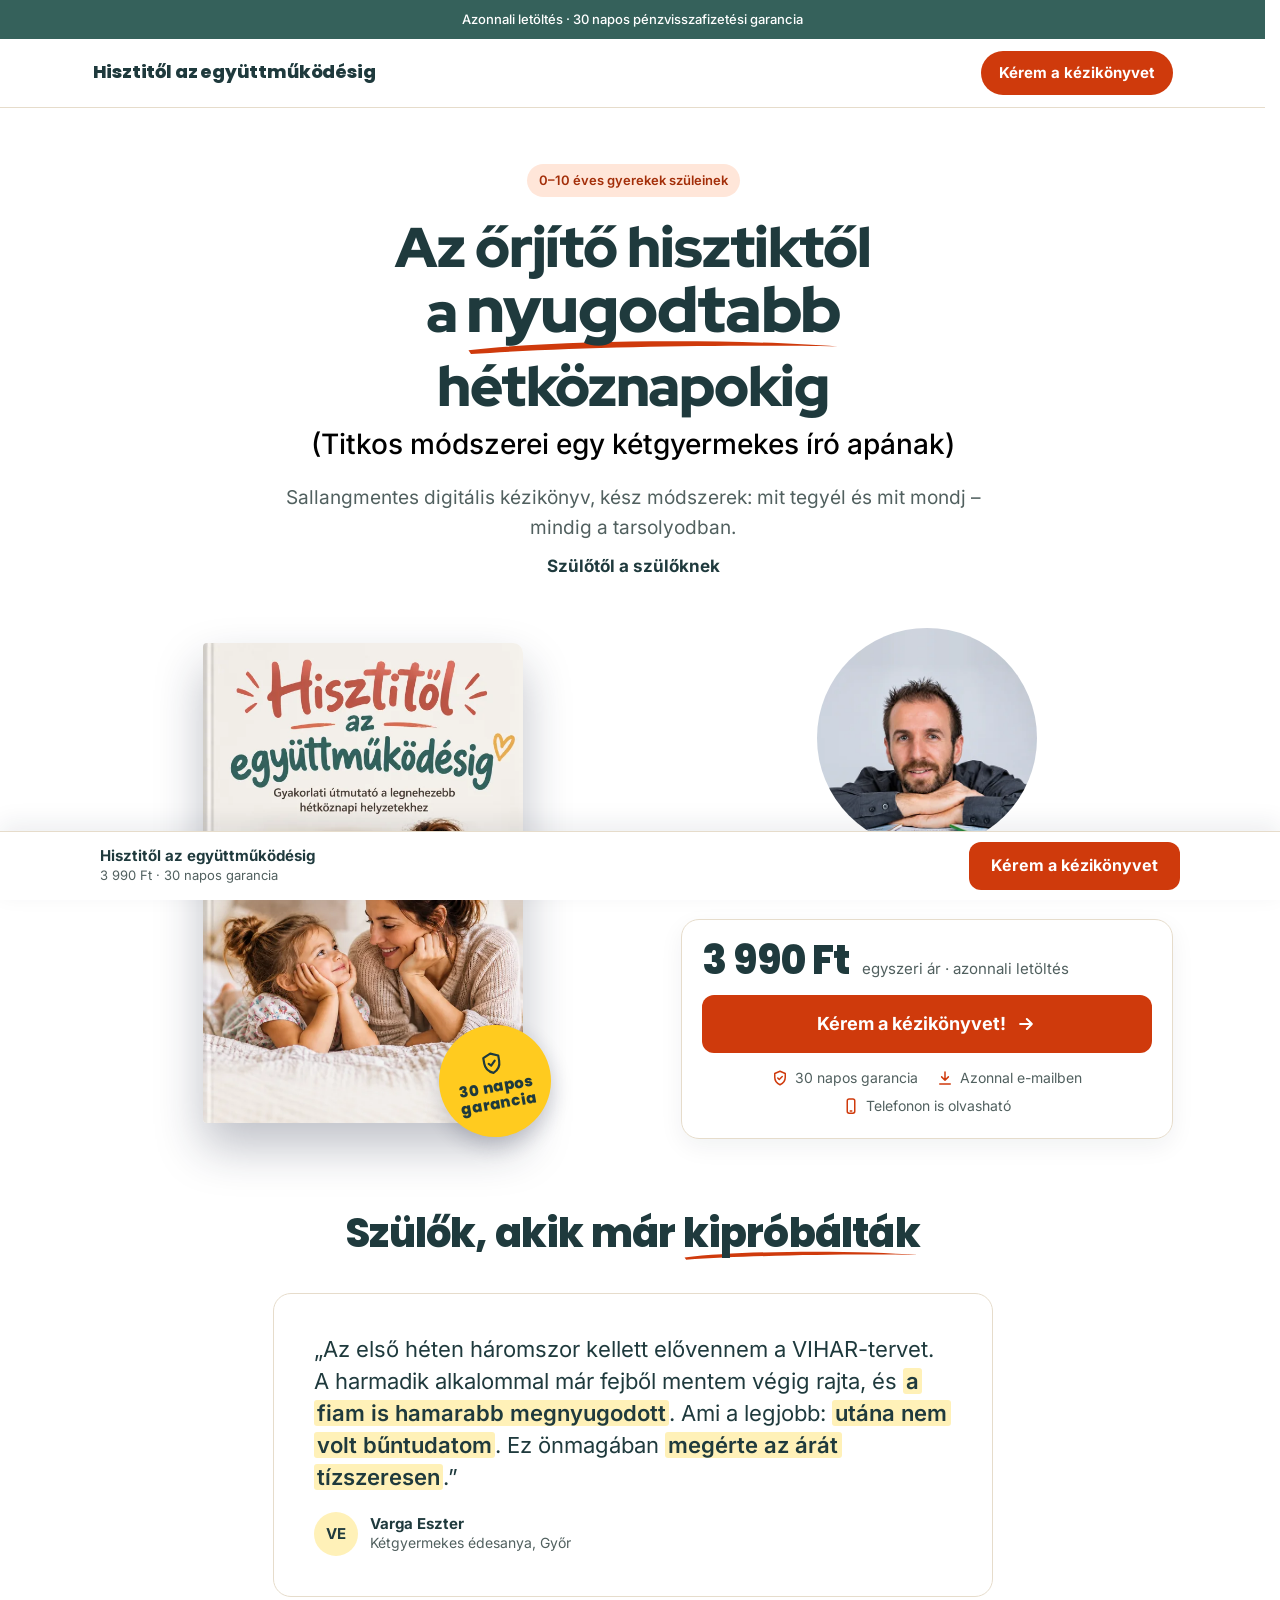
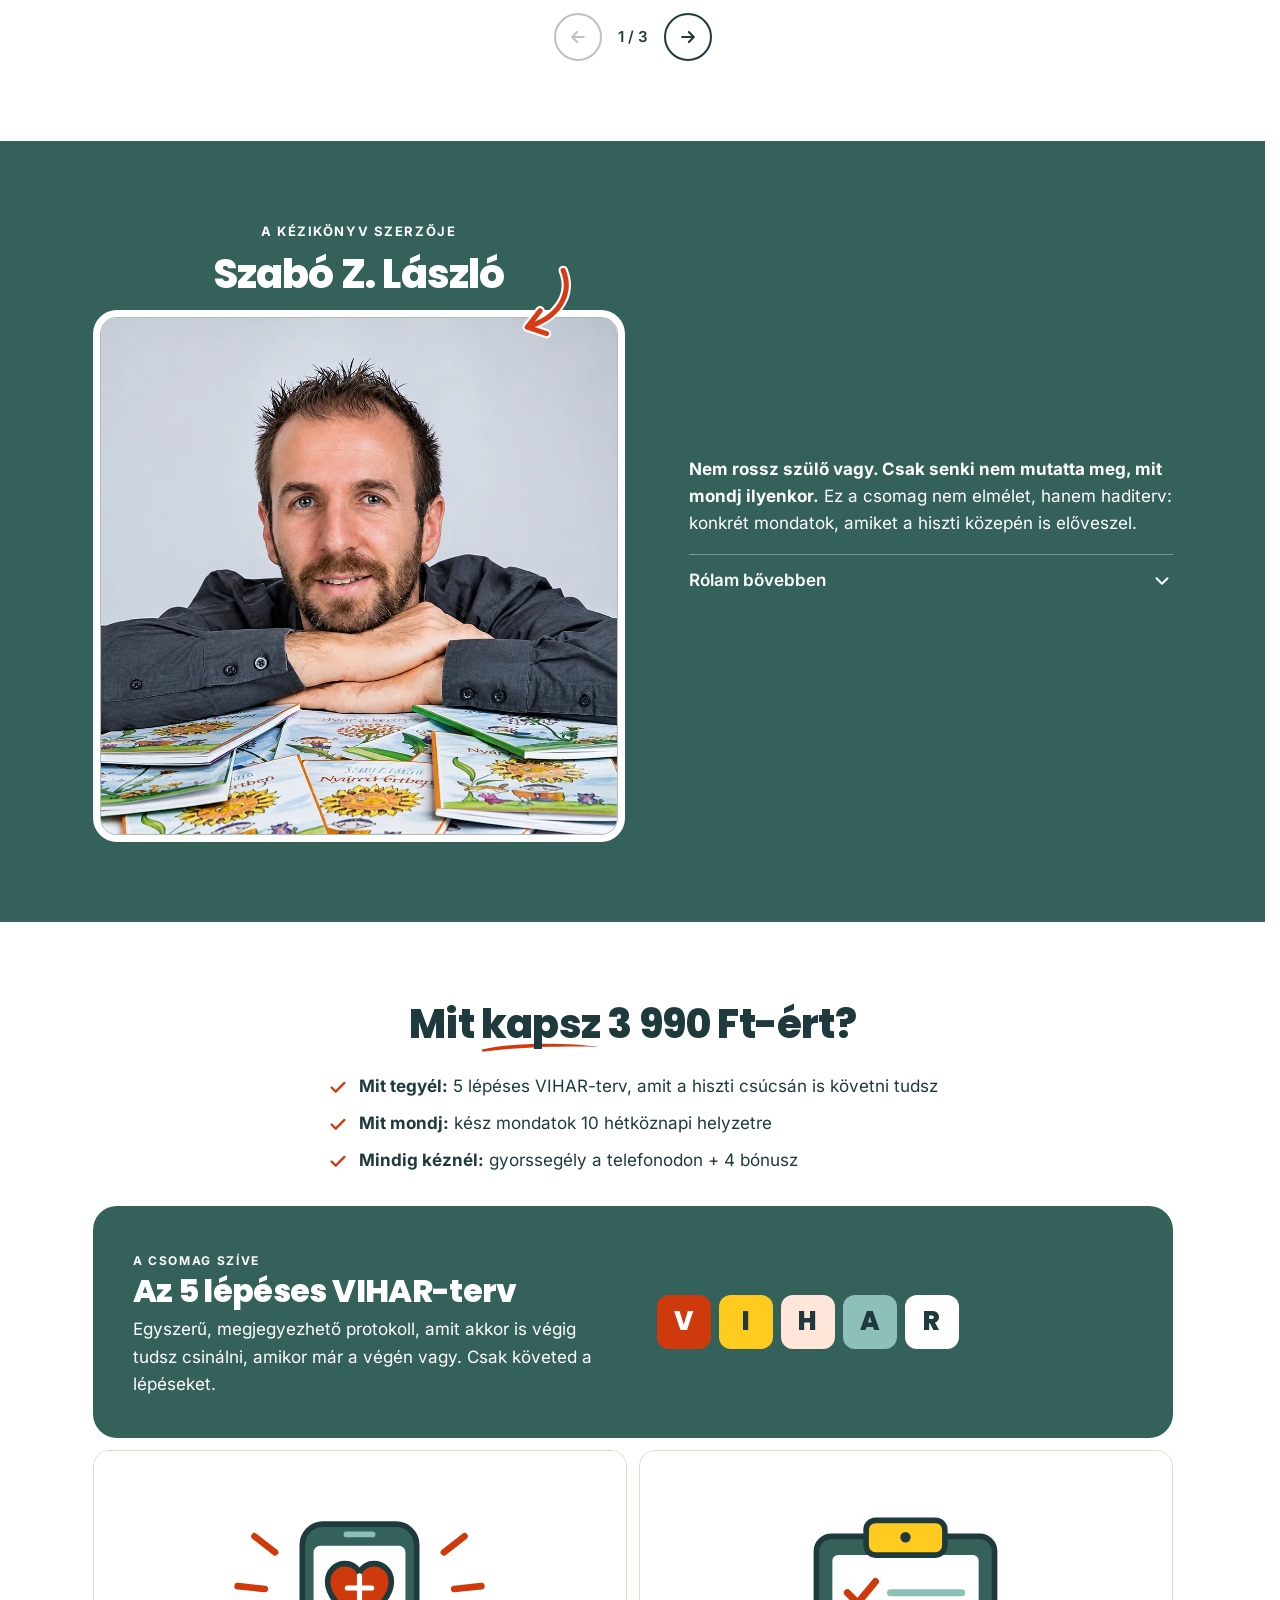
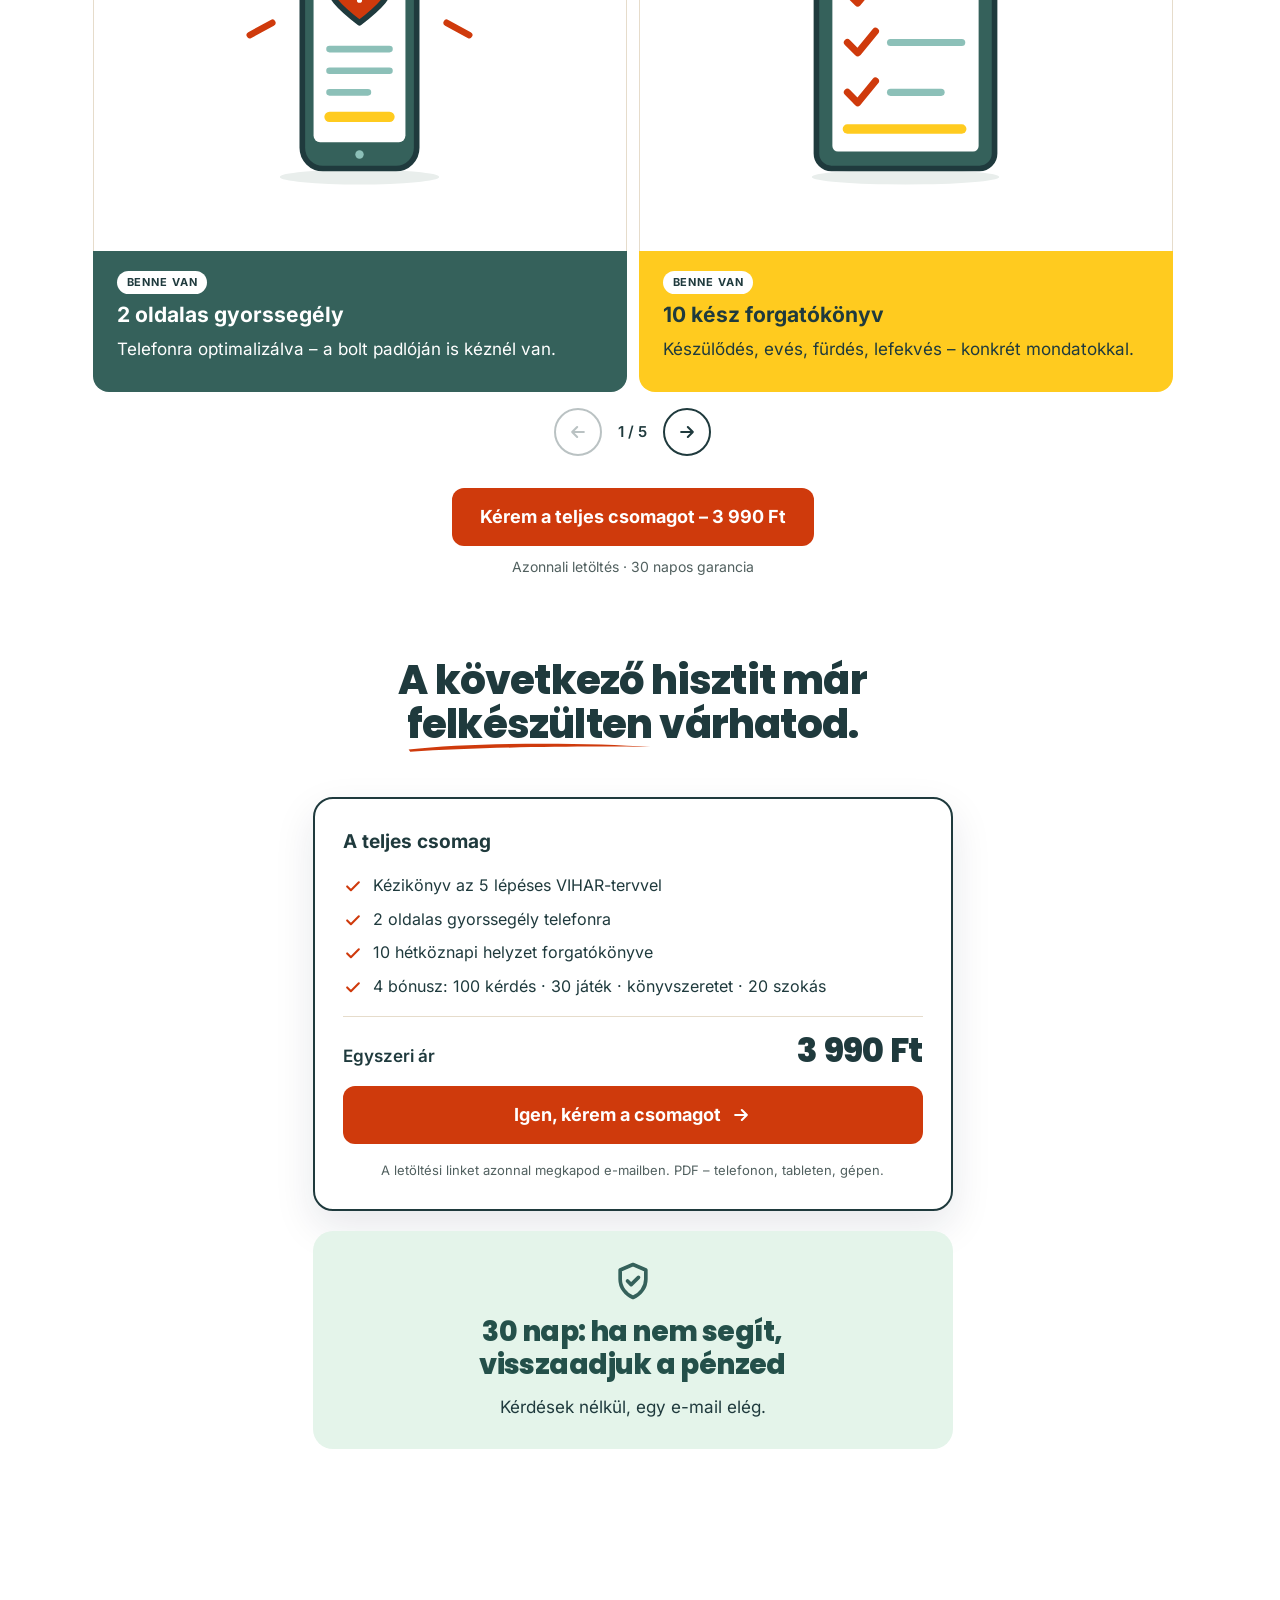
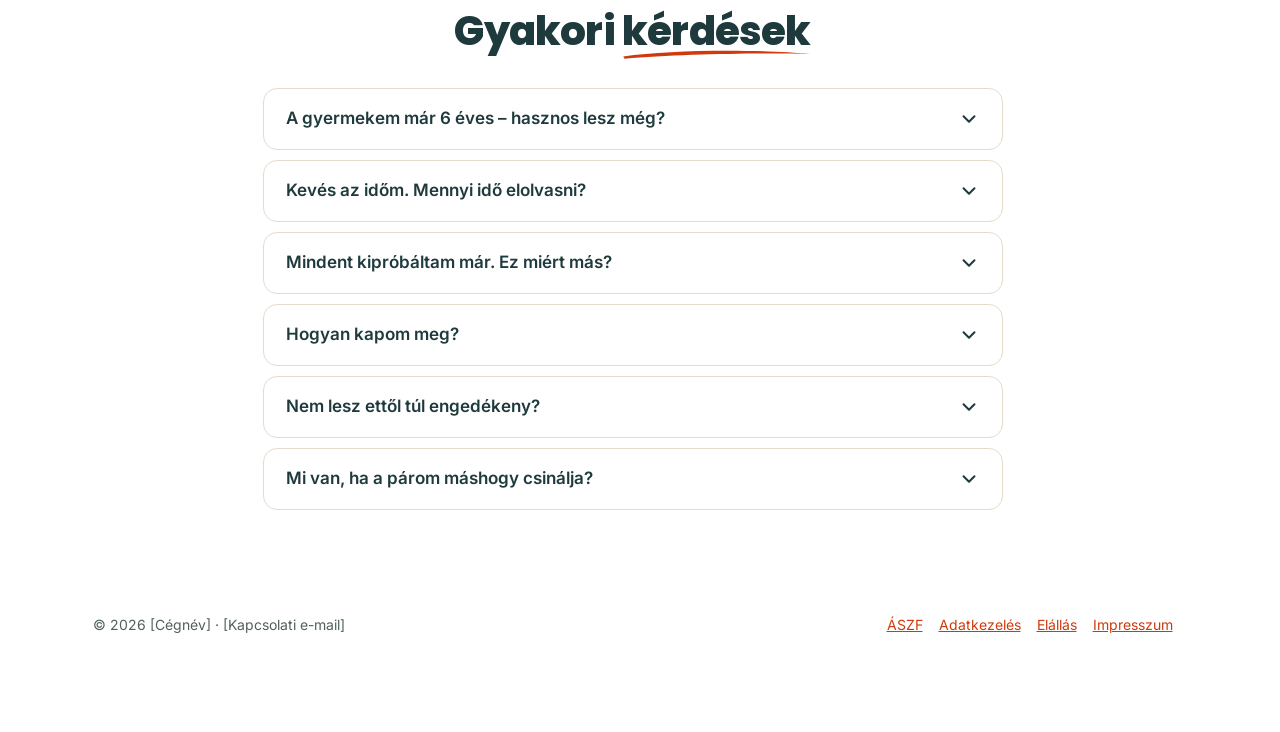
==== commit b01dcb52: "Egységes kártyarajzok, több GYIK, rövidebb űrlap - A csomag hat kártyáján saját, fehér hátterű rajzo" ====
--- a/index.html
+++ b/index.html
@@ -155,7 +155,7 @@
 .items { display: flex; gap: 12px; margin-top: 12px; overflow-x: auto; scroll-snap-type: x mandatory; overscroll-behavior-x: contain; scrollbar-width: none; }
 .items::-webkit-scrollbar { display: none; }
 .item { flex: 0 0 calc((100% - 12px) / 2); display: flex; flex-direction: column; overflow: hidden; border-radius: 16px; background: var(--paper); scroll-snap-align: start; }
-.item img { display: block; width: 100%; height: auto; aspect-ratio: 4 / 3; object-fit: cover; }
+.item img { display: block; box-sizing: border-box; width: 100%; height: auto; aspect-ratio: 4 / 3; object-fit: contain; padding: 12px; background: #fff; border: 1px solid var(--line); border-bottom: 0; border-radius: 16px 16px 0 0; }
 @media (max-width: 560px) { .item { flex-basis: 90%; } .item img { aspect-ratio: 1; } }
 .item div { flex: 1; display: flex; flex-direction: column; gap: 8px; padding: 20px 24px 28px; }
 .item .tag { background: #fff; color: var(--ink); }
@@ -192,7 +192,9 @@
 .checkout .h2 { margin-bottom: 12px; }
 .field { display: flex; flex-direction: column; gap: 4px; min-width: 0; font-size: 15px; font-weight: 600; line-height: 1.3; }
 .field input { width: 100%; min-height: 48px; padding: 0 14px; border: 1px solid var(--muted); border-radius: 10px; background: #fff; color: var(--ink); font: inherit; font-size: 16px; font-weight: 400; }
-.field-row { display: grid; grid-template-columns: 1fr 2fr; gap: 12px; }
+.field[hidden] { display: none; }
+.co-link { align-self: flex-start; min-height: 44px; padding: 0; border: 0; background: none; color: var(--brand); font: inherit; font-size: 15px; font-weight: 600; text-decoration: underline; cursor: pointer; }
+.field-row { display: grid; grid-template-columns: 112px 1fr; gap: 12px; }
 .pay-slot { padding: 16px; border: 1px dashed var(--muted); border-radius: 10px; background: var(--brand-soft); color: var(--muted); font-size: 15px; }
 .accept { display: flex; align-items: flex-start; gap: 10px; font-size: 14px; line-height: 1.4; }
 .accept input { flex-shrink: 0; width: 20px; height: 20px; margin: 0; }
@@ -265,6 +267,8 @@
 .sticky-bar .container { display: flex; align-items: center; justify-content: space-between; gap: 12px; }
 .sticky-name { font-size: 15px; font-weight: 700; line-height: 1.3; }
 .sticky-meta { font-size: 13px; color: var(--muted); }
+.sticky-bar .btn { flex-shrink: 0; white-space: nowrap; }
+@media (max-width: 340px) { .sticky-meta span { display: none; } }
 @media (max-width: 560px) { .sticky-name { display: none; } .sticky-meta { font-size: 14px; font-weight: 700; color: var(--ink); } }
 
 /* Süti-sáv */
@@ -291,7 +295,7 @@
 <header class="header">
   <div class="container">
     <span class="brand">Hisztitől az együttműködésig</span>
-    <a class="btn btn-primary btn-pill" href="#order" data-cta>Megrendelem</a>
+    <a class="btn btn-primary btn-pill" href="#order" data-cta>Kérem a kézikönyvet</a>
   </div>
 </header>
 
@@ -402,12 +406,12 @@
         <div class="vihar" aria-hidden="true"><span>V</span><span>I</span><span>H</span><span>A</span><span>R</span></div>
       </div>
       <div class="items" data-carousel role="group" aria-label="A csomag tartalma, vízszintesen lapozható" tabindex="0">
-        <article class="item c-teal"><img src="images/stock/gyorssegely.webp" width="720" height="480" alt="" loading="lazy"><div><span class="tag t-brand">BENNE VAN</span><h3>2 oldalas gyorssegély</h3><p>Telefonra optimalizálva – a bolt padlóján is kéznél van.</p></div></article>
-        <article class="item c-gold"><img src="images/stock/forgatokonyv.webp" width="720" height="480" alt="" loading="lazy"><div><span class="tag t-brand">BENNE VAN</span><h3>10 kész forgatókönyv</h3><p>Készülődés, evés, fürdés, lefekvés – konkrét mondatokkal.</p></div></article>
-        <article class="item c-peach"><img src="images/stock/beszelgetes.webp" width="720" height="480" alt="" loading="lazy"><div><span class="tag t-yellow">BÓNUSZ 1</span><h3>Beszélgess velem!</h3><p>100 kérdés, amitől megnyílik a gyermeked.</p></div></article>
-        <article class="item c-brand"><img src="images/stock/jatek.webp" width="720" height="480" alt="" loading="lazy"><div><span class="tag t-green">BÓNUSZ 2</span><h3>Fejlesztés játék közben</h3><p>30 otthoni játék beszédre, figyelemre, memóriára.</p></div></article>
-        <article class="item c-teal"><img src="images/stock/konyvek.webp" width="720" height="480" alt="" loading="lazy"><div><span class="tag t-pink">BÓNUSZ 3</span><h3>Szerettesd meg vele a könyveket!</h3><p>Hogy az esti mese közös öröm legyen.</p></div></article>
-        <article class="item c-gold"><img src="images/stock/szokasok.webp" width="720" height="480" alt="" loading="lazy"><div><span class="tag t-yellow">BÓNUSZ 4</span><h3>20 kibírhatatlan gyerekszokás</h3><p>Mi áll mögöttük, és hogyan reagálj veszekedés nélkül.</p></div></article>
+        <article class="item c-teal"><img src="images/kartyak/gyorssegely.svg" width="800" height="800" alt="" loading="lazy"><div><span class="tag t-brand">BENNE VAN</span><h3>2 oldalas gyorssegély</h3><p>Telefonra optimalizálva – a bolt padlóján is kéznél van.</p></div></article>
+        <article class="item c-gold"><img src="images/kartyak/forgatokonyv.svg" width="800" height="800" alt="" loading="lazy"><div><span class="tag t-brand">BENNE VAN</span><h3>10 kész forgatókönyv</h3><p>Készülődés, evés, fürdés, lefekvés – konkrét mondatokkal.</p></div></article>
+        <article class="item c-peach"><img src="images/kartyak/beszelgetes.svg" width="800" height="800" alt="" loading="lazy"><div><span class="tag t-yellow">BÓNUSZ 1</span><h3>Beszélgess velem!</h3><p>100 kérdés, amitől megnyílik a gyermeked.</p></div></article>
+        <article class="item c-brand"><img src="images/kartyak/jatek.svg" width="800" height="800" alt="" loading="lazy"><div><span class="tag t-green">BÓNUSZ 2</span><h3>Fejlesztés játék közben</h3><p>30 otthoni játék beszédre, figyelemre, memóriára.</p></div></article>
+        <article class="item c-teal"><img src="images/kartyak/konyvek.svg" width="800" height="800" alt="" loading="lazy"><div><span class="tag t-pink">BÓNUSZ 3</span><h3>Szerettesd meg vele a könyveket!</h3><p>Hogy az esti mese közös öröm legyen.</p></div></article>
+        <article class="item c-gold"><img src="images/kartyak/szokasok.svg" width="800" height="800" alt="" loading="lazy"><div><span class="tag t-yellow">BÓNUSZ 4</span><h3>20 kibírhatatlan gyerekszokás</h3><p>Mi áll mögöttük, és hogyan reagálj veszekedés nélkül.</p></div></article>
       </div>
       <div class="carousel-nav" hidden>
         <button type="button" aria-label="Előző kártya"><svg class="i" width="20" height="20" aria-hidden="true"><use href="#i-arrow"/></svg></button>
@@ -462,6 +466,18 @@
           <summary>Mindent kipróbáltam már. Ez miért más?<svg class="i" width="22" height="22" aria-hidden="true"><use href="#i-chev"/></svg></summary>
           <p>Nem tippeket kapsz, hanem egy rendszert: konkrét mondatokat, forgatókönyveket és egy azonnal bevethető protokollt.</p>
         </details>
+        <details>
+          <summary>Hogyan kapom meg?<svg class="i" width="22" height="22" aria-hidden="true"><use href="#i-chev"/></svg></summary>
+          <p>A fizetés után a letöltési linket e-mailben küldjük a megadott címre. A csomag PDF, így telefonon, tableten és gépen is olvasható. Postán nem érkezik semmi.</p>
+        </details>
+        <details>
+          <summary>Nem lesz ettől túl engedékeny?<svg class="i" width="22" height="22" aria-hidden="true"><use href="#i-chev"/></svg></summary>
+          <p>Nem az a cél, hogy mindent ráhagyj. A módszer abban segít, hogy kiabálás nélkül, konkrét mondatokkal kezeld a helyzetet, miközben te maradsz a szülő.</p>
+        </details>
+        <details>
+          <summary>Mi van, ha a párom máshogy csinálja?<svg class="i" width="22" height="22" aria-hidden="true"><use href="#i-chev"/></svg></summary>
+          <p>A VIHAR-tervet és a kész mondatokat egyedül is használhatod, nem kell hozzá, hogy mindketten ugyanúgy csináljátok. A 2 oldalas gyorssegélyt könnyen megmutathatod a párodnak is.</p>
+        </details>
       </div>
     </div>
   </section>
@@ -498,21 +514,23 @@
       <h2 class="co-title">Hova küldjük a digitális könyvet?</h2>
       <label class="field">Név<input type="text" name="customer_name" autocomplete="name" required></label>
       <label class="field"><span>E-mail <span class="field-note">(erre a címre kapod a kézikönyvet.)</span></span><input type="email" name="customer_email" autocomplete="email" required></label>
-      <button type="submit" class="btn btn-primary btn-block">Tovább <svg class="i" width="20" height="20" aria-hidden="true"><use href="#i-arrow"/></svg></button>
+      <button type="submit" class="btn btn-primary btn-block">Tovább a számlázáshoz <svg class="i" width="20" height="20" aria-hidden="true"><use href="#i-arrow"/></svg></button>
     </div>
 
     <div class="co-step" tabindex="-1" hidden>
       <h2 class="co-title">Kinek szóljon a számla?</h2>
       <label class="field">Számlázási név<input type="text" name="billing_name" autocomplete="billing name" required></label>
       <div class="field-row">
-        <label class="field">Irányítószám<input type="text" name="billing_zip" autocomplete="billing postal-code" required></label>
+        <label class="field">Irányítószám<input type="text" name="billing_zip" inputmode="numeric" autocomplete="billing postal-code" required></label>
         <label class="field">Város<input type="text" name="billing_city" autocomplete="billing address-level2" required></label>
+        <datalist id="city-options"></datalist>
       </div>
       <label class="field">Cím<input type="text" name="billing_address" autocomplete="billing street-address" required></label>
-      <label class="field">Adószám (opcionális)<input type="text" name="billing_tax_number"></label>
+      <button type="button" class="co-link" id="tax-toggle" aria-expanded="false" aria-controls="tax-field">Céges számlát kérek</button>
+      <label class="field" id="tax-field" hidden>Adószám<input type="text" name="billing_tax_number" inputmode="numeric"></label>
       <div class="co-actions">
         <button type="button" class="btn btn-outline" data-co-back>Vissza</button>
-        <button type="submit" class="btn btn-primary">Tovább <svg class="i" width="20" height="20" aria-hidden="true"><use href="#i-arrow"/></svg></button>
+        <button type="submit" class="btn btn-primary">Tovább a fizetéshez <svg class="i" width="20" height="20" aria-hidden="true"><use href="#i-arrow"/></svg></button>
       </div>
     </div>
 
@@ -537,9 +555,9 @@
   <div class="container">
     <div>
       <div class="sticky-name">Hisztitől az együttműködésig</div>
-      <div class="sticky-meta">3&nbsp;990&nbsp;Ft · 30 napos garancia</div>
-    </div>
-    <a class="btn btn-primary btn-sm" href="#order" data-cta>Megrendelem</a>
+      <div class="sticky-meta">3&nbsp;990&nbsp;Ft<span> · 30 napos garancia</span></div>
+    </div>
+    <a class="btn btn-primary btn-sm" href="#order" data-cta>Kérem a kézikönyvet</a>
   </div>
 </div>
 
@@ -660,6 +678,73 @@
   dialog.addEventListener("click", function (e) { if (e.target === dialog) dialog.close(); });
   window.addEventListener("resize", function () { if (dialog.open) fitStep(); });
 
+  // Céges számla: az adószám csak kérésre jelenik meg, és akkor kötelező
+  var taxToggle = document.getElementById("tax-toggle");
+  var taxField = document.getElementById("tax-field");
+  taxToggle.addEventListener("click", function () {
+    var open = taxField.hidden;
+    var name = form.elements.billing_name;
+    taxField.hidden = !open;
+    form.elements.billing_tax_number.required = open;
+    taxToggle.setAttribute("aria-expanded", String(open));
+    taxToggle.textContent = open ? "Mégsem kérek céges számlát" : "Céges számlát kérek";
+    if (open) {
+      // Céges számlán a cég neve áll, ezért az előtöltött személynevet nem hagyjuk ott
+      if (name.value === form.elements.customer_name.value) name.value = "";
+      name.placeholder = "Cégnév";
+      if (!touch) (name.value ? form.elements.billing_tax_number : name).focus();
+    } else {
+      form.elements.billing_tax_number.value = "";
+      name.placeholder = "";
+      if (!name.value) name.value = form.elements.customer_name.value;
+    }
+    fitStep();
+  });
+
+  // A várost az irányítószámból töltjük ki. A lista a saját tárhelyen van, így az adat nem megy külső szolgáltatóhoz.
+  var zipInput = form.elements.billing_zip;
+  var cityInput = form.elements.billing_city;
+  var cityOptions = document.getElementById("city-options");
+  var zipList = null;
+  var autoCity = "";
+
+  function loadZips() {
+    zipList = zipList || fetch("iranyitoszamok.json").then(function (r) { return r.json(); }).catch(function () { return {}; });
+    return zipList;
+  }
+  function setCity(value) {
+    if (cityInput.value === "" || cityInput.value === autoCity) {
+      cityInput.value = value;
+      autoCity = value;
+    }
+  }
+  function fillCity() {
+    var code = zipInput.value.trim();
+    cityOptions.textContent = "";
+    cityInput.removeAttribute("list");
+    cityInput.placeholder = "";
+    if (!/^\d{4}$/.test(code)) { setCity(""); return; }
+    loadZips().then(function (zips) {
+      if (zipInput.value.trim() !== code) return;
+      var found = zips[code];
+      if (Array.isArray(found)) {
+        // Több településhez tartozó kódnál a vevő választ, nem találgatunk
+        found.forEach(function (name) {
+          var option = document.createElement("option");
+          option.value = name;
+          cityOptions.appendChild(option);
+        });
+        cityInput.setAttribute("list", "city-options");
+        cityInput.placeholder = "Válassz";
+        setCity("");
+      } else {
+        setCity(found || "");
+      }
+    });
+  }
+  zipInput.addEventListener("input", fillCity);
+  zipInput.addEventListener("focus", loadZips);
+
   // Meta Pixel csak hozzájárulás után (GDPR)
   if (!CONFIG.metaPixelId) return;
   var KEY = "cookie-consent";
